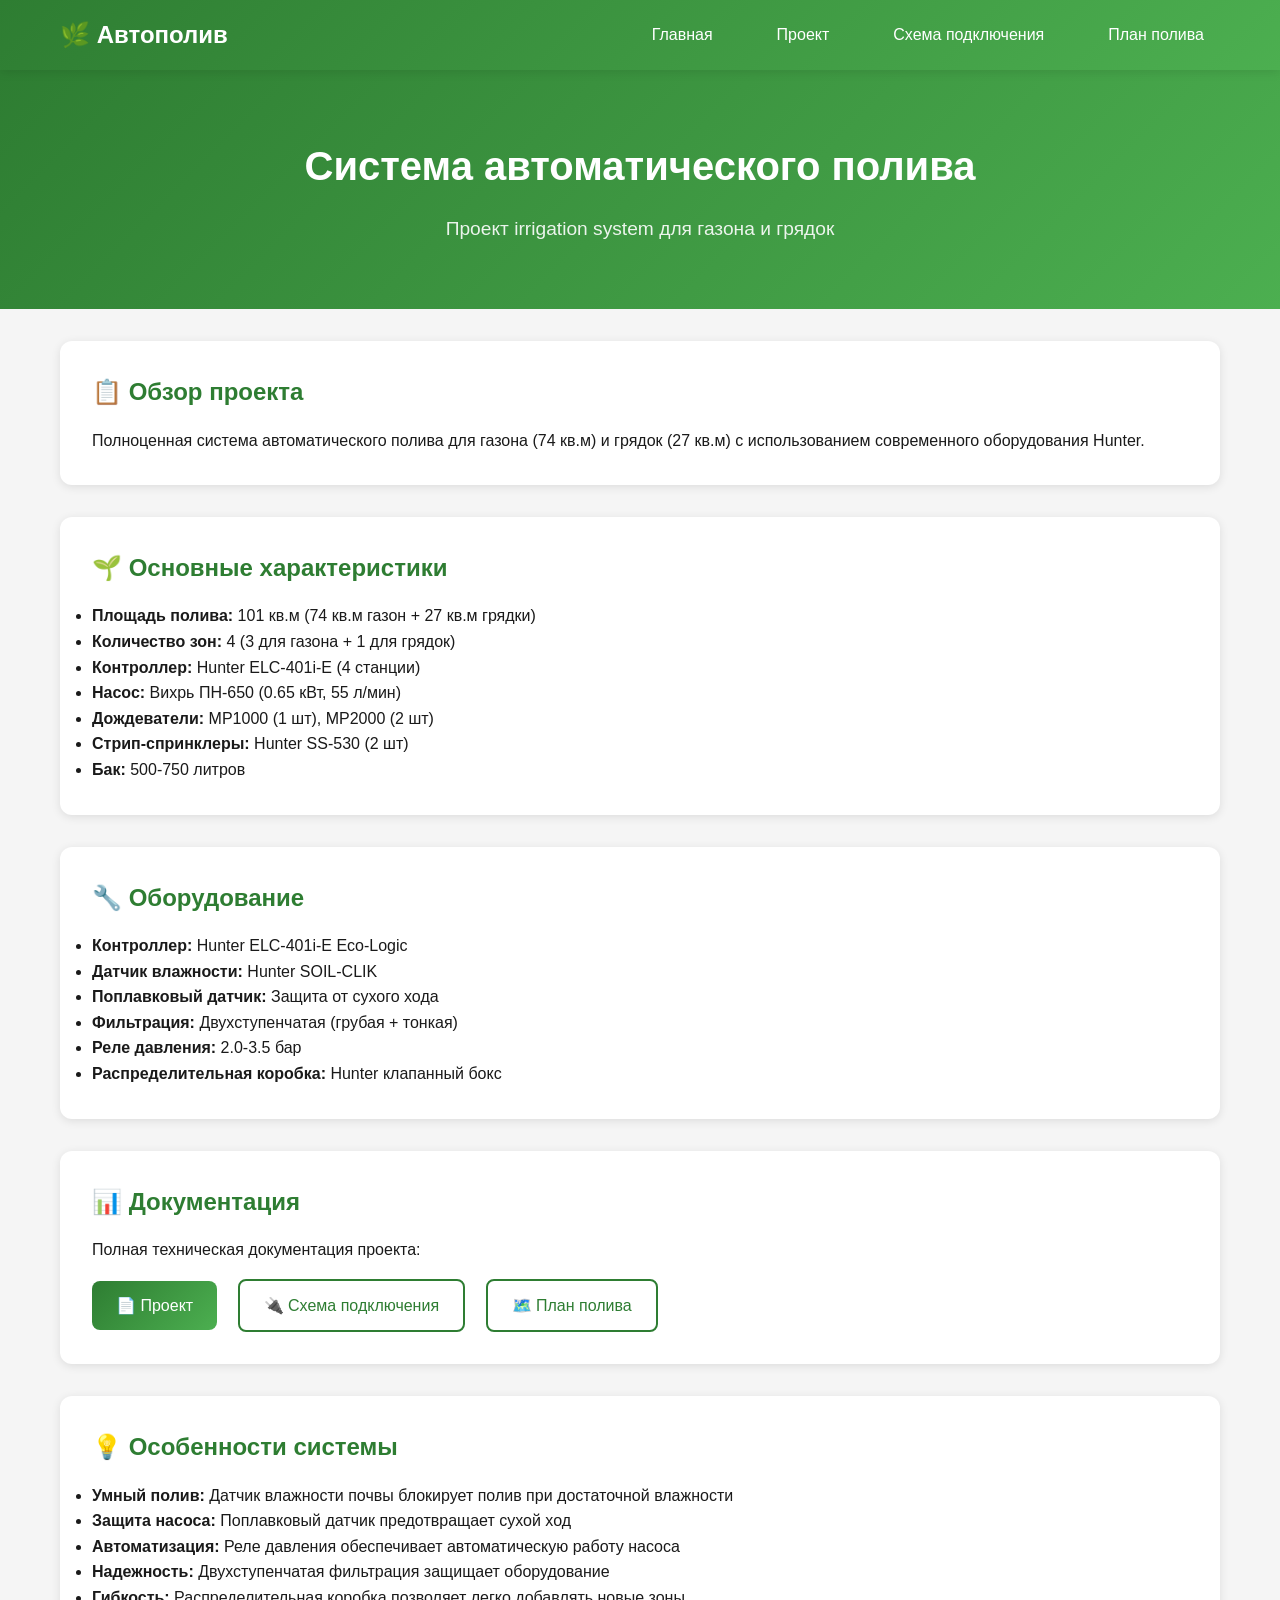
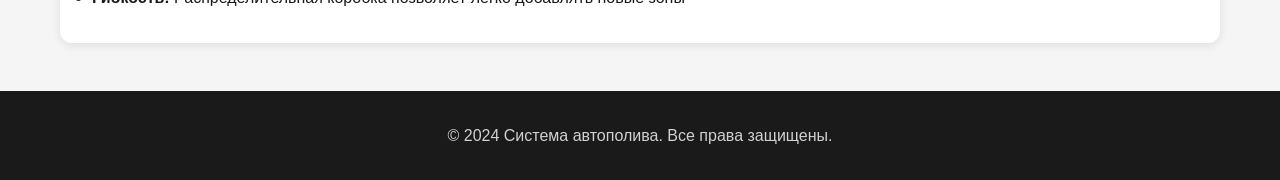
==== index.html @ e55d646f "Initial commit: irrigation system project website" ====
<!DOCTYPE html>
<html lang="ru">
<head>
    <meta charset="UTF-8">
    <meta name="viewport" content="width=device-width, initial-scale=1.0">
    <title>Система автополива - Проект</title>
    <link rel="stylesheet" href="styles.css">
</head>
<body>
    <nav>
        <div class="container">
            <a href="index.html" class="logo">🌿 Автополив</a>
            <ul class="nav-links">
                <li><a href="index.html">Главная</a></li>
                <li><a href="irrigation_project.html">Проект</a></li>
                <li><a href="equipment_connection_scheme.html">Схема подключения</a></li>
                <li><a href="sprinkler_plan.html">План полива</a></li>
            </ul>
        </div>
    </nav>

    <div class="hero">
        <div class="container">
            <h1>Система автоматического полива</h1>
            <p>Проект irrigation system для газона и грядок</p>
        </div>
    </div>

    <div class="container">
        <div class="card">
            <h2>📋 Обзор проекта</h2>
            <p>Полноценная система автоматического полива для газона (74 кв.м) и грядок (27 кв.м) с использованием современного оборудования Hunter.</p>
        </div>

        <div class="card">
            <h2>🌱 Основные характеристики</h2>
            <ul>
                <li><strong>Площадь полива:</strong> 101 кв.м (74 кв.м газон + 27 кв.м грядки)</li>
                <li><strong>Количество зон:</strong> 4 (3 для газона + 1 для грядок)</li>
                <li><strong>Контроллер:</strong> Hunter ELC-401i-E (4 станции)</li>
                <li><strong>Насос:</strong> Вихрь ПН-650 (0.65 кВт, 55 л/мин)</li>
                <li><strong>Дождеватели:</strong> MP1000 (1 шт), MP2000 (2 шт)</li>
                <li><strong>Стрип-спринклеры:</strong> Hunter SS-530 (2 шт)</li>
                <li><strong>Бак:</strong> 500-750 литров</li>
            </ul>
        </div>

        <div class="card">
            <h2>🔧 Оборудование</h2>
            <ul>
                <li><strong>Контроллер:</strong> Hunter ELC-401i-E Eco-Logic</li>
                <li><strong>Датчик влажности:</strong> Hunter SOIL-CLIK</li>
                <li><strong>Поплавковый датчик:</strong> Защита от сухого хода</li>
                <li><strong>Фильтрация:</strong> Двухступенчатая (грубая + тонкая)</li>
                <li><strong>Реле давления:</strong> 2.0-3.5 бар</li>
                <li><strong>Распределительная коробка:</strong> Hunter клапанный бокс</li>
            </ul>
        </div>

        <div class="card">
            <h2>📊 Документация</h2>
            <p>Полная техническая документация проекта:</p>
            <div style="margin-top: 1rem;">
                <a href="irrigation_project.html" class="btn">📄 Проект</a>
                <a href="equipment_connection_scheme.html" class="btn btn-outline" style="margin-left: 1rem;">🔌 Схема подключения</a>
                <a href="sprinkler_plan.html" class="btn btn-outline" style="margin-left: 1rem;">🗺️ План полива</a>
            </div>
        </div>

        <div class="card">
            <h2>💡 Особенности системы</h2>
            <ul>
                <li><strong>Умный полив:</strong> Датчик влажности почвы блокирует полив при достаточной влажности</li>
                <li><strong>Защита насоса:</strong> Поплавковый датчик предотвращает сухой ход</li>
                <li><strong>Автоматизация:</strong> Реле давления обеспечивает автоматическую работу насоса</li>
                <li><strong>Надежность:</strong> Двухступенчатая фильтрация защищает оборудование</li>
                <li><strong>Гибкость:</strong> Распределительная коробка позволяет легко добавлять новые зоны</li>
            </ul>
        </div>
    </div>

    <footer>
        <div class="container">
            <p>© 2024 Система автополива. Все права защищены.</p>
        </div>
    </footer>
</body>
</html>
---- styles.css ----
* {
    margin: 0;
    padding: 0;
    box-sizing: border-box;
}

:root {
    --primary-color: #2e7d32;
    --secondary-color: #4caf50;
    --accent-color: #81c784;
    --text-dark: #1a1a1a;
    --text-light: #666;
    --bg-light: #f5f5f5;
    --bg-white: #ffffff;
    --shadow: 0 2px 10px rgba(0,0,0,0.1);
    --shadow-hover: 0 4px 20px rgba(0,0,0,0.15);
    --border-radius: 12px;
    --transition: all 0.3s ease;
}

body {
    font-family: 'Segoe UI', Tahoma, Geneva, Verdana, sans-serif;
    background-color: var(--bg-light);
    color: var(--text-dark);
    line-height: 1.6;
}

.container {
    max-width: 1200px;
    margin: 0 auto;
    padding: 0 20px;
}

/* Navigation */
nav {
    background: linear-gradient(135deg, var(--primary-color) 0%, var(--secondary-color) 100%);
    padding: 1rem 0;
    box-shadow: var(--shadow);
    position: sticky;
    top: 0;
    z-index: 1000;
}

nav .container {
    display: flex;
    justify-content: space-between;
    align-items: center;
}

nav .logo {
    color: white;
    font-size: 1.5rem;
    font-weight: bold;
    text-decoration: none;
}

nav .nav-links {
    display: flex;
    gap: 2rem;
    list-style: none;
}

nav .nav-links a {
    color: white;
    text-decoration: none;
    font-weight: 500;
    transition: var(--transition);
    padding: 0.5rem 1rem;
    border-radius: 6px;
}

nav .nav-links a:hover {
    background-color: rgba(255,255,255,0.2);
}

/* Hero Section */
.hero {
    background: linear-gradient(135deg, var(--primary-color) 0%, var(--secondary-color) 100%);
    color: white;
    padding: 4rem 0;
    text-align: center;
    margin-bottom: 2rem;
}

.hero h1 {
    font-size: 2.5rem;
    margin-bottom: 1rem;
}

.hero p {
    font-size: 1.2rem;
    opacity: 0.9;
}

/* Cards */
.card {
    background: var(--bg-white);
    border-radius: var(--border-radius);
    padding: 2rem;
    box-shadow: var(--shadow);
    transition: var(--transition);
    margin-bottom: 2rem;
}

.card:hover {
    box-shadow: var(--shadow-hover);
    transform: translateY(-2px);
}

.card h2 {
    color: var(--primary-color);
    margin-bottom: 1rem;
    font-size: 1.5rem;
}

.card h3 {
    color: var(--text-dark);
    margin-bottom: 0.75rem;
    font-size: 1.2rem;
}

/* Section */
.section {
    background: var(--bg-white);
    border-radius: var(--border-radius);
    padding: 2rem;
    box-shadow: var(--shadow);
    margin-bottom: 2rem;
}

.section h2 {
    color: var(--primary-color);
    margin-bottom: 1.5rem;
    font-size: 1.8rem;
    border-bottom: 3px solid var(--accent-color);
    padding-bottom: 0.5rem;
}

.section h3 {
    color: var(--text-dark);
    margin-bottom: 1rem;
    font-size: 1.4rem;
}

.section p {
    color: var(--text-light);
    margin-bottom: 1rem;
}

.section ul, .section ol {
    margin-left: 1.5rem;
    margin-bottom: 1rem;
}

.section li {
    color: var(--text-light);
    margin-bottom: 0.5rem;
}

/* Specs */
.specs {
    background: var(--bg-light);
    border-radius: 8px;
    padding: 1.5rem;
    margin: 1.5rem 0;
}

.specs ul {
    list-style: none;
    margin-left: 0;
}

.specs li {
    color: var(--text-dark);
    margin-bottom: 0.75rem;
    padding-left: 1rem;
    border-left: 3px solid var(--accent-color);
}

.specs li strong {
    color: var(--primary-color);
}

/* Important */
.important {
    background: #fff3cd;
    border-left: 4px solid #ffc107;
    padding: 1rem;
    margin: 1.5rem 0;
    border-radius: 4px;
}

.important h4 {
    color: #856404;
    margin-bottom: 0.5rem;
}

.important p {
    color: #856404;
    margin: 0;
}

/* Tables */
.table-container {
    overflow-x: auto;
    margin: 1.5rem 0;
}

table {
    width: 100%;
    border-collapse: collapse;
    background: var(--bg-white);
    border-radius: 8px;
    overflow: hidden;
    box-shadow: var(--shadow);
}

table th,
table td {
    padding: 1rem;
    text-align: left;
    border-bottom: 1px solid #e0e0e0;
}

table th {
    background: linear-gradient(135deg, var(--primary-color) 0%, var(--secondary-color) 100%);
    color: white;
    font-weight: 600;
}

table tr:hover {
    background-color: #f5f5f5;
}

/* Buttons */
.btn {
    display: inline-block;
    padding: 0.75rem 1.5rem;
    background: linear-gradient(135deg, var(--primary-color) 0%, var(--secondary-color) 100%);
    color: white;
    text-decoration: none;
    border-radius: 8px;
    font-weight: 500;
    transition: var(--transition);
    border: none;
    cursor: pointer;
}

.btn:hover {
    box-shadow: var(--shadow-hover);
    transform: translateY(-2px);
}

.btn-outline {
    background: transparent;
    border: 2px solid var(--primary-color);
    color: var(--primary-color);
}

.btn-outline:hover {
    background: var(--primary-color);
    color: white;
}

/* Footer */
footer {
    background: var(--text-dark);
    color: white;
    padding: 2rem 0;
    margin-top: 3rem;
    text-align: center;
}

footer p {
    opacity: 0.8;
}

/* Responsive */
@media (max-width: 768px) {
    nav .nav-links {
        flex-direction: column;
        gap: 0.5rem;
    }
    
    nav .container {
        flex-direction: column;
        gap: 1rem;
    }
    
    .hero h1 {
        font-size: 2rem;
    }
    
    .hero p {
        font-size: 1rem;
    }
}
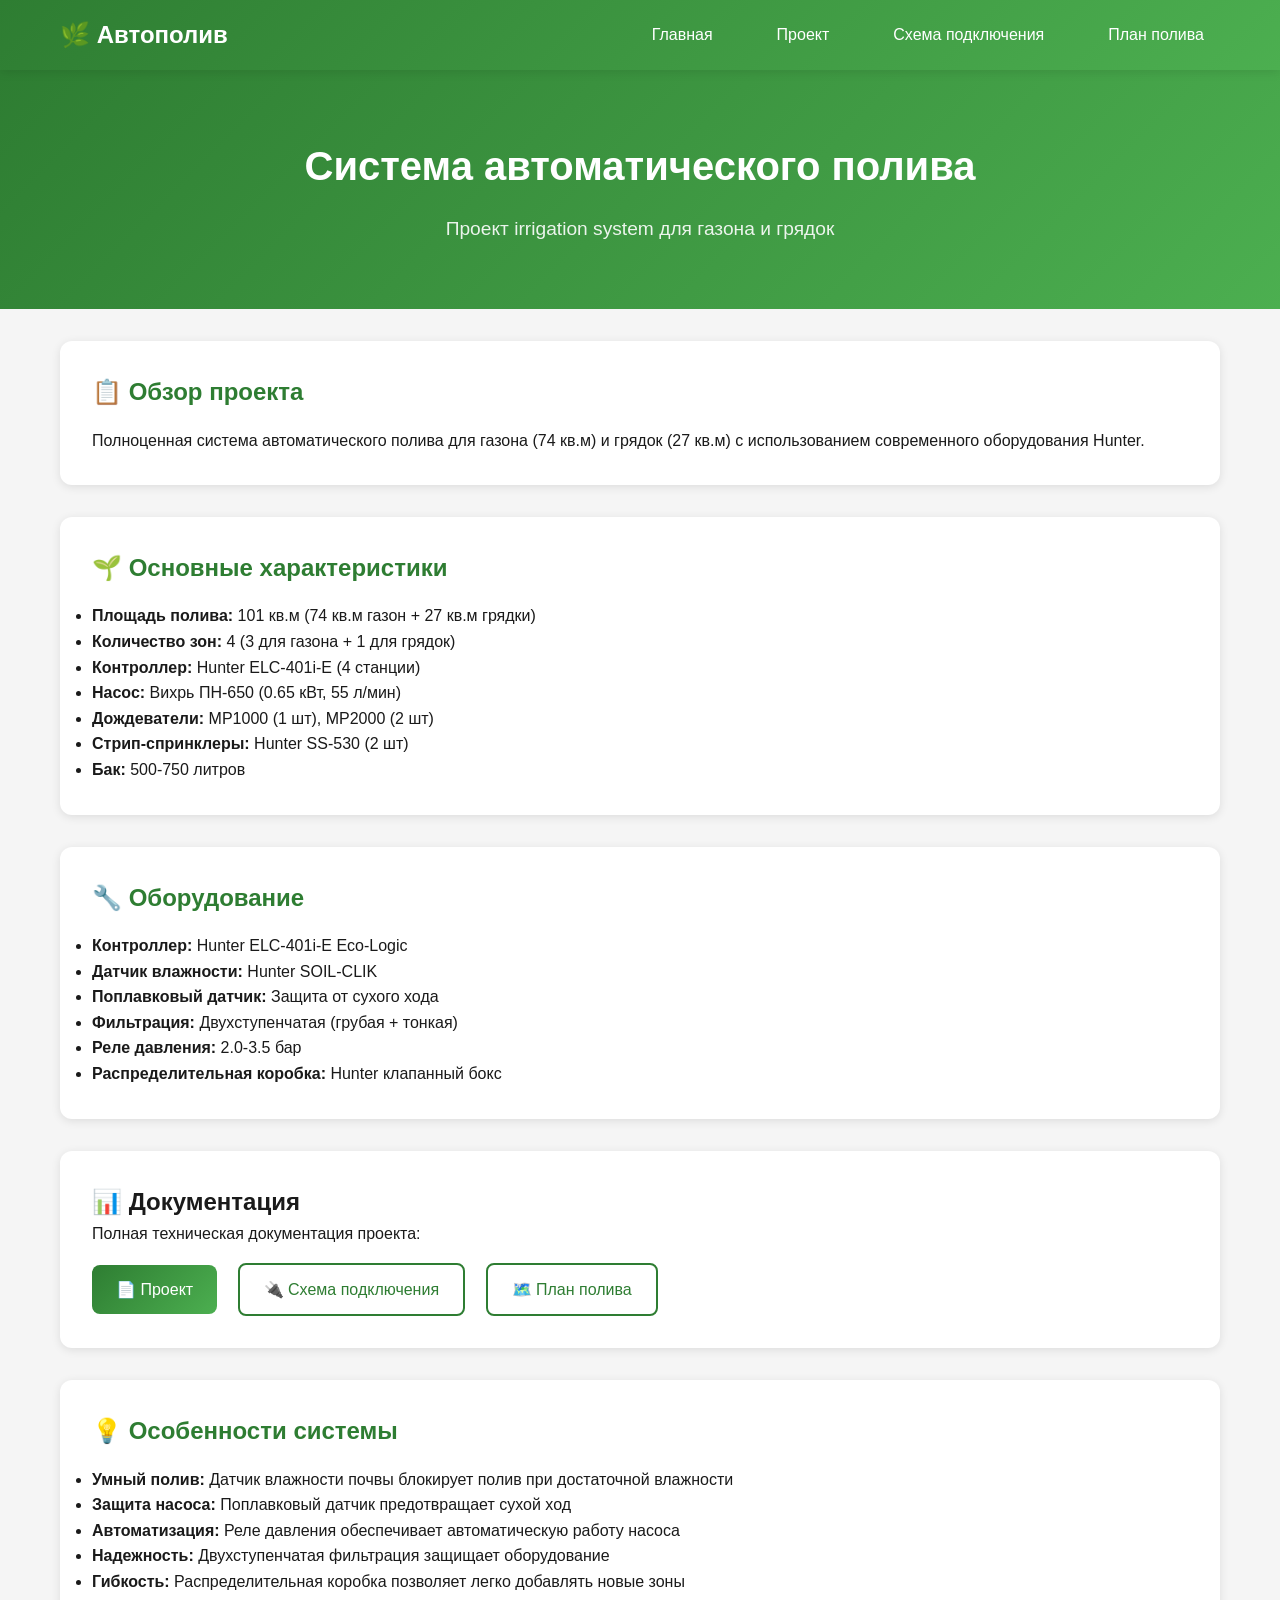
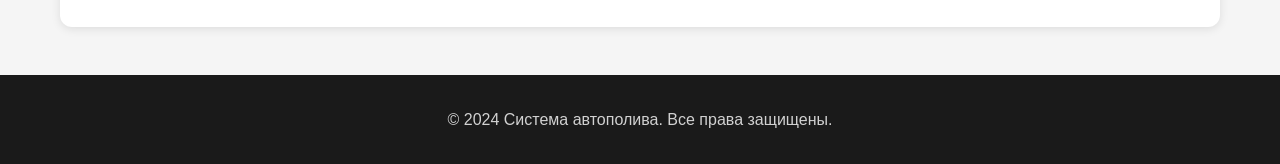
==== commit 7b05cfaf: "Refactor: updated CSS and HTML to use BEM methodology" ====
--- a/index.html
+++ b/index.html
@@ -7,33 +7,33 @@
     <link rel="stylesheet" href="styles.css">
 </head>
 <body>
-    <nav>
-        <div class="container">
-            <a href="index.html" class="logo">🌿 Автополив</a>
-            <ul class="nav-links">
-                <li><a href="index.html">Главная</a></li>
-                <li><a href="irrigation_project.html">Проект</a></li>
-                <li><a href="equipment_connection_scheme.html">Схема подключения</a></li>
-                <li><a href="sprinkler_plan.html">План полива</a></li>
+    <nav class="nav">
+        <div class="nav__container container">
+            <a href="index.html" class="nav__logo">🌿 Автополив</a>
+            <ul class="nav__links">
+                <li><a href="index.html" class="nav__link">Главная</a></li>
+                <li><a href="irrigation_project.html" class="nav__link">Проект</a></li>
+                <li><a href="equipment_connection_scheme.html" class="nav__link">Схема подключения</a></li>
+                <li><a href="sprinkler_plan.html" class="nav__link">План полива</a></li>
             </ul>
         </div>
     </nav>
 
     <div class="hero">
         <div class="container">
-            <h1>Система автоматического полива</h1>
-            <p>Проект irrigation system для газона и грядок</p>
+            <h1 class="hero__title">Система автоматического полива</h1>
+            <p class="hero__description">Проект irrigation system для газона и грядок</p>
         </div>
     </div>
 
     <div class="container">
         <div class="card">
-            <h2>📋 Обзор проекта</h2>
+            <h2 class="card__title">📋 Обзор проекта</h2>
             <p>Полноценная система автоматического полива для газона (74 кв.м) и грядок (27 кв.м) с использованием современного оборудования Hunter.</p>
         </div>
 
         <div class="card">
-            <h2>🌱 Основные характеристики</h2>
+            <h2 class="card__title">🌱 Основные характеристики</h2>
             <ul>
                 <li><strong>Площадь полива:</strong> 101 кв.м (74 кв.м газон + 27 кв.м грядки)</li>
                 <li><strong>Количество зон:</strong> 4 (3 для газона + 1 для грядок)</li>
@@ -46,7 +46,7 @@
         </div>
 
         <div class="card">
-            <h2>🔧 Оборудование</h2>
+            <h2 class="card__title">🔧 Оборудование</h2>
             <ul>
                 <li><strong>Контроллер:</strong> Hunter ELC-401i-E Eco-Logic</li>
                 <li><strong>Датчик влажности:</strong> Hunter SOIL-CLIK</li>
@@ -62,13 +62,13 @@
             <p>Полная техническая документация проекта:</p>
             <div style="margin-top: 1rem;">
                 <a href="irrigation_project.html" class="btn">📄 Проект</a>
-                <a href="equipment_connection_scheme.html" class="btn btn-outline" style="margin-left: 1rem;">🔌 Схема подключения</a>
-                <a href="sprinkler_plan.html" class="btn btn-outline" style="margin-left: 1rem;">🗺️ План полива</a>
+                <a href="equipment_connection_scheme.html" class="btn btn--outline" style="margin-left: 1rem;">🔌 Схема подключения</a>
+                <a href="sprinkler_plan.html" class="btn btn--outline" style="margin-left: 1rem;">🗺️ План полива</a>
             </div>
         </div>
 
         <div class="card">
-            <h2>💡 Особенности системы</h2>
+            <h2 class="card__title">💡 Особенности системы</h2>
             <ul>
                 <li><strong>Умный полив:</strong> Датчик влажности почвы блокирует полив при достаточной влажности</li>
                 <li><strong>Защита насоса:</strong> Поплавковый датчик предотвращает сухой ход</li>
@@ -79,9 +79,9 @@
         </div>
     </div>
 
-    <footer>
+    <footer class="footer">
         <div class="container">
-            <p>© 2024 Система автополива. Все права защищены.</p>
+            <p class="footer__text">© 2024 Система автополива. Все права защищены.</p>
         </div>
     </footer>
 </body>
--- a/styles.css
+++ b/styles.css
@@ -32,7 +32,7 @@
 }
 
 /* Navigation */
-nav {
+.nav {
     background: linear-gradient(135deg, var(--primary-color) 0%, var(--secondary-color) 100%);
     padding: 1rem 0;
     box-shadow: var(--shadow);
@@ -41,26 +41,26 @@
     z-index: 1000;
 }
 
-nav .container {
+.nav__container {
     display: flex;
     justify-content: space-between;
     align-items: center;
 }
 
-nav .logo {
+.nav__logo {
     color: white;
     font-size: 1.5rem;
     font-weight: bold;
     text-decoration: none;
 }
 
-nav .nav-links {
+.nav__links {
     display: flex;
     gap: 2rem;
     list-style: none;
 }
 
-nav .nav-links a {
+.nav__link {
     color: white;
     text-decoration: none;
     font-weight: 500;
@@ -69,7 +69,7 @@
     border-radius: 6px;
 }
 
-nav .nav-links a:hover {
+.nav__link:hover {
     background-color: rgba(255,255,255,0.2);
 }
 
@@ -82,12 +82,12 @@
     margin-bottom: 2rem;
 }
 
-.hero h1 {
+.hero__title {
     font-size: 2.5rem;
     margin-bottom: 1rem;
 }
 
-.hero p {
+.hero__description {
     font-size: 1.2rem;
     opacity: 0.9;
 }
@@ -107,13 +107,13 @@
     transform: translateY(-2px);
 }
 
-.card h2 {
+.card__title {
     color: var(--primary-color);
     margin-bottom: 1rem;
     font-size: 1.5rem;
 }
 
-.card h3 {
+.card__subtitle {
     color: var(--text-dark);
     margin-bottom: 0.75rem;
     font-size: 1.2rem;
@@ -128,7 +128,7 @@
     margin-bottom: 2rem;
 }
 
-.section h2 {
+.section__title {
     color: var(--primary-color);
     margin-bottom: 1.5rem;
     font-size: 1.8rem;
@@ -136,23 +136,23 @@
     padding-bottom: 0.5rem;
 }
 
-.section h3 {
+.section__subtitle {
     color: var(--text-dark);
     margin-bottom: 1rem;
     font-size: 1.4rem;
 }
 
-.section p {
+.section__text {
     color: var(--text-light);
     margin-bottom: 1rem;
 }
 
-.section ul, .section ol {
+.section__list {
     margin-left: 1.5rem;
     margin-bottom: 1rem;
 }
 
-.section li {
+.section__list-item {
     color: var(--text-light);
     margin-bottom: 0.5rem;
 }
@@ -165,19 +165,19 @@
     margin: 1.5rem 0;
 }
 
-.specs ul {
+.specs__list {
     list-style: none;
     margin-left: 0;
 }
 
-.specs li {
+.specs__list-item {
     color: var(--text-dark);
     margin-bottom: 0.75rem;
     padding-left: 1rem;
     border-left: 3px solid var(--accent-color);
 }
 
-.specs li strong {
+.specs__list-item--highlight {
     color: var(--primary-color);
 }
 
@@ -190,12 +190,12 @@
     border-radius: 4px;
 }
 
-.important h4 {
+.important__title {
     color: #856404;
     margin-bottom: 0.5rem;
 }
 
-.important p {
+.important__text {
     color: #856404;
     margin: 0;
 }
@@ -206,7 +206,7 @@
     margin: 1.5rem 0;
 }
 
-table {
+.table {
     width: 100%;
     border-collapse: collapse;
     background: var(--bg-white);
@@ -215,20 +215,20 @@
     box-shadow: var(--shadow);
 }
 
-table th,
-table td {
+.table__header,
+.table__cell {
     padding: 1rem;
     text-align: left;
     border-bottom: 1px solid #e0e0e0;
 }
 
-table th {
+.table__header {
     background: linear-gradient(135deg, var(--primary-color) 0%, var(--secondary-color) 100%);
     color: white;
     font-weight: 600;
 }
 
-table tr:hover {
+.table__row:hover {
     background-color: #f5f5f5;
 }
 
@@ -251,19 +251,19 @@
     transform: translateY(-2px);
 }
 
-.btn-outline {
+.btn--outline {
     background: transparent;
     border: 2px solid var(--primary-color);
     color: var(--primary-color);
 }
 
-.btn-outline:hover {
+.btn--outline:hover {
     background: var(--primary-color);
     color: white;
 }
 
 /* Footer */
-footer {
+.footer {
     background: var(--text-dark);
     color: white;
     padding: 2rem 0;
@@ -271,27 +271,28 @@
     text-align: center;
 }
 
-footer p {
+.footer__text {
     opacity: 0.8;
 }
 
 /* Responsive */
 @media (max-width: 768px) {
-    nav .nav-links {
+    .nav__links {
         flex-direction: column;
         gap: 0.5rem;
     }
     
-    nav .container {
+    .nav__container {
         flex-direction: column;
         gap: 1rem;
     }
     
-    .hero h1 {
+    .hero__title {
         font-size: 2rem;
     }
     
-    .hero p {
+    .hero__description {
         font-size: 1rem;
     }
 }
+
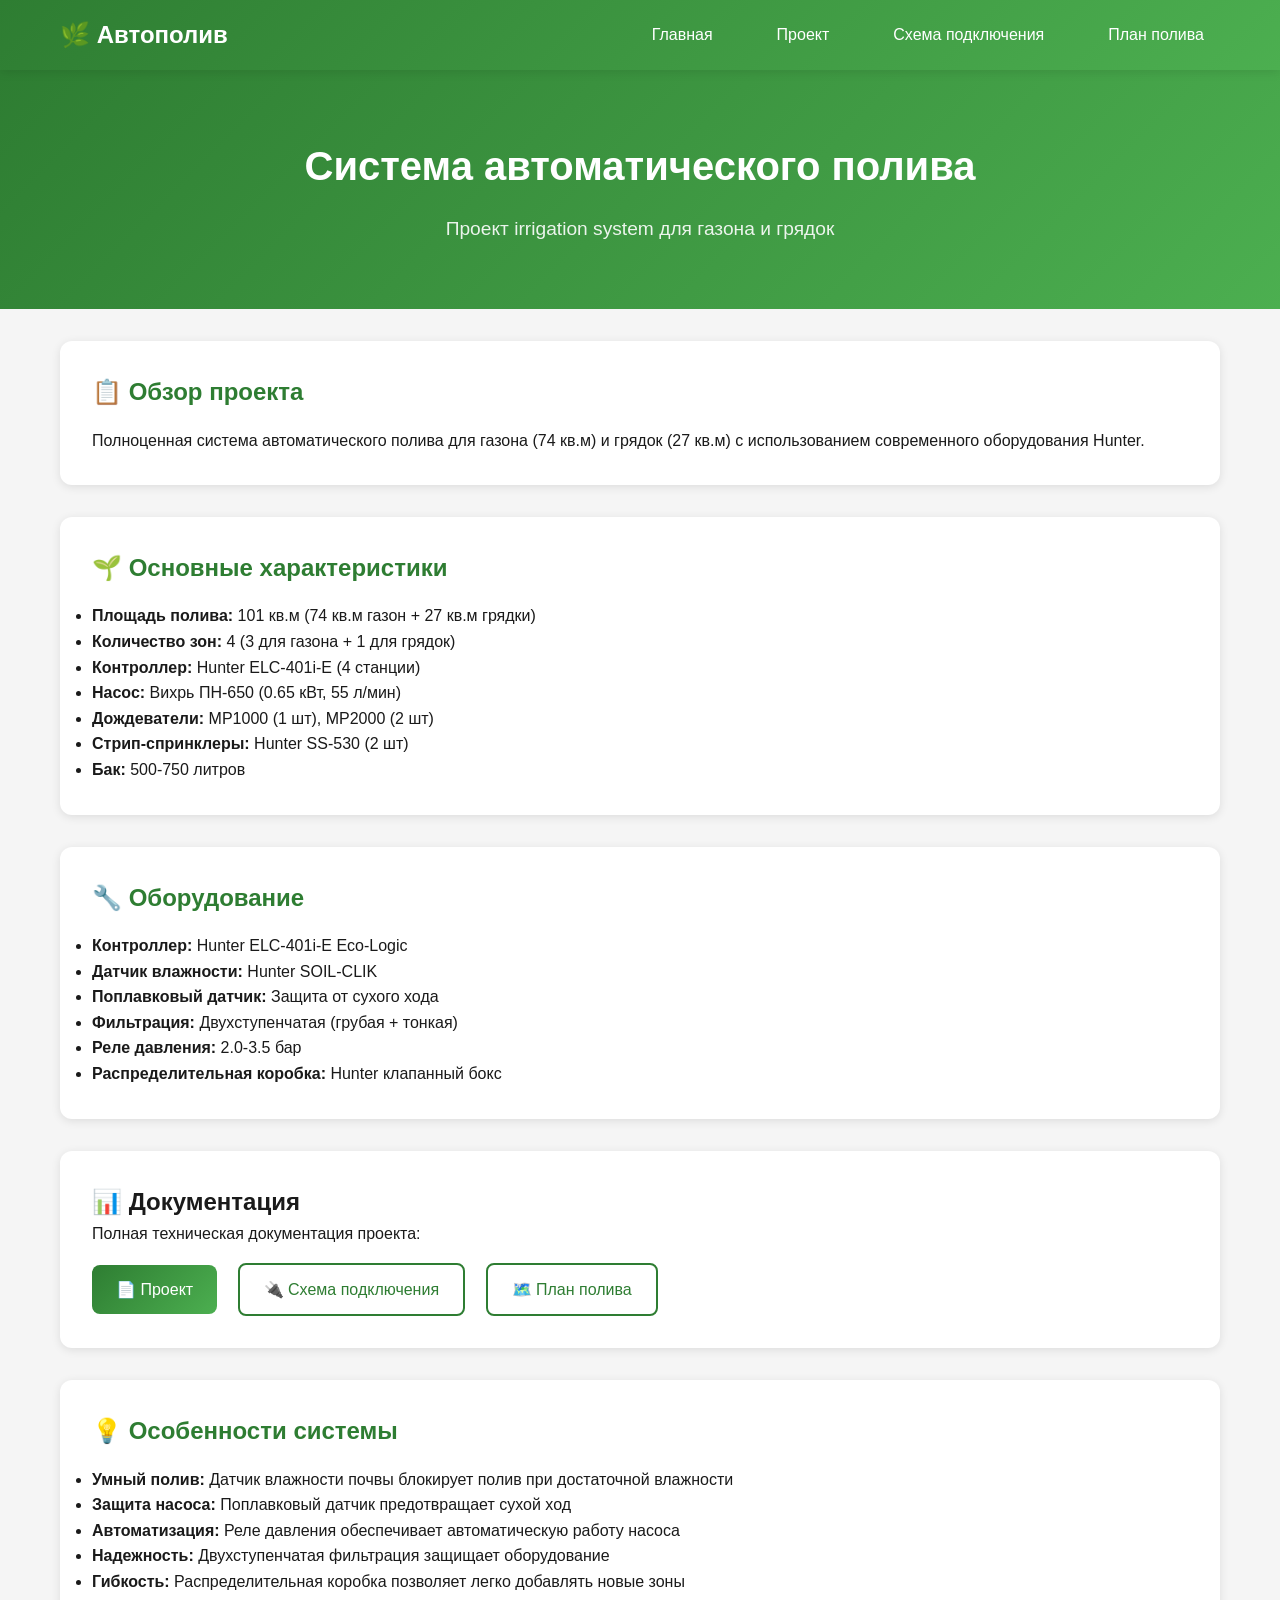
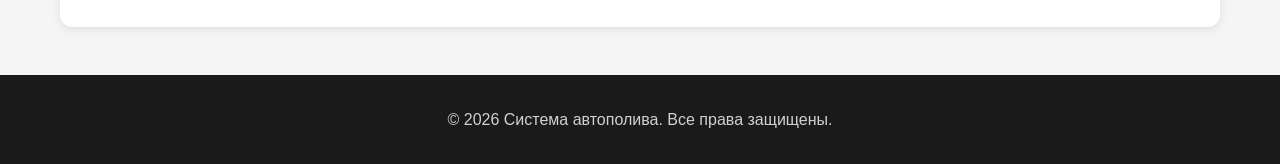
==== commit 5ef36daf: "Fix: updated copyright year to 2026" ====
--- a/index.html
+++ b/index.html
@@ -81,7 +81,7 @@
 
     <footer class="footer">
         <div class="container">
-            <p class="footer__text">© 2024 Система автополива. Все права защищены.</p>
+            <p class="footer__text">© 2026 Система автополива. Все права защищены.</p>
         </div>
     </footer>
 </body>
--- a/styles.css
+++ b/styles.css
@@ -157,6 +157,28 @@
     margin-bottom: 0.5rem;
 }
 
+.section ul + h3,
+.section ol + h3,
+.section ul + h4,
+.section ol + h4 {
+    margin-top: 2rem;
+}
+
+.section ul + p,
+.section ol + p {
+    margin-top: 1.5rem;
+}
+
+.section h3 + p,
+.section h4 + p {
+    margin-top: 0.75rem;
+}
+
+.section p + h3,
+.section p + h4 {
+    margin-top: 2rem;
+}
+
 /* Specs */
 .specs {
     background: var(--bg-light);
@@ -275,6 +297,166 @@
     opacity: 0.8;
 }
 
+/* Scheme and Legend */
+.scheme {
+    display: flex;
+    flex-direction: column;
+    align-items: center;
+    margin: 30px 0;
+    padding: 30px;
+    background: linear-gradient(135deg, #f5f7fa 0%, #c3cfe2 100%);
+    border-radius: 16px;
+    box-shadow: var(--shadow);
+}
+
+.scheme__component {
+    display: flex;
+    align-items: center;
+    justify-content: center;
+    padding: 20px 30px;
+    margin: 10px 0;
+    background: linear-gradient(135deg, var(--primary-color) 0%, var(--secondary-color) 100%);
+    color: white;
+    border-radius: 12px;
+    font-weight: bold;
+    font-size: 16px;
+    box-shadow: 0 4px 15px rgba(0,0,0,0.2);
+    min-width: 350px;
+    text-align: center;
+    transition: var(--transition);
+}
+
+.scheme__component:hover {
+    transform: translateY(-3px);
+    box-shadow: 0 8px 25px rgba(0,0,0,0.3);
+}
+
+.scheme__component--bak {
+    background: linear-gradient(135deg, #f093fb 0%, #f5576c 100%);
+}
+
+.scheme__component--filter {
+    background: linear-gradient(135deg, #4facfe 0%, #00f2fe 100%);
+}
+
+.scheme__component--pump {
+    background: linear-gradient(135deg, #43e97b 0%, #38f9d7 100%);
+}
+
+.scheme__component--check-valve {
+    background: linear-gradient(135deg, #fa709a 0%, #fee140 100%);
+}
+
+.scheme__component--pressure-switch {
+    background: linear-gradient(135deg, #a8edea 0%, #fed6e3 100%);
+    color: #333;
+}
+
+.scheme__component--manometer {
+    background: linear-gradient(135deg, #ff9a9e 0%, #fecfef 100%);
+    color: #333;
+}
+
+.scheme__component--magistral {
+    background: linear-gradient(135deg, #a1c4fd 0%, #c2e9fb 100%);
+    color: #333;
+}
+
+.scheme__component--distribution {
+    background: linear-gradient(135deg, #d299c2 0%, #fef9d7 100%);
+    color: #333;
+}
+
+.scheme__component--valves {
+    background: linear-gradient(135deg, #89f7fe 0%, #66a6ff 100%);
+}
+
+.scheme__component--sprinklers {
+    background: linear-gradient(135deg, #fddb92 0%, #d1fdff 100%);
+    color: #333;
+}
+
+.scheme__arrow {
+    font-size: 40px;
+    color: var(--primary-color);
+    margin: 5px 0;
+    font-weight: bold;
+}
+
+.legend {
+    display: flex;
+    flex-wrap: wrap;
+    gap: 15px;
+    margin: 30px 0;
+    padding: 25px;
+    background: linear-gradient(135deg, #f5f7fa 0%, #c3cfe2 100%);
+    border-radius: 16px;
+    box-shadow: var(--shadow);
+}
+
+.legend__item {
+    display: flex;
+    align-items: center;
+    gap: 10px;
+    background: white;
+    padding: 10px 15px;
+    border-radius: 8px;
+    box-shadow: 0 2px 8px rgba(0,0,0,0.1);
+    transition: var(--transition);
+}
+
+.legend__item:hover {
+    transform: translateY(-2px);
+    box-shadow: 0 4px 12px rgba(0,0,0,0.15);
+}
+
+.legend__color {
+    width: 30px;
+    height: 30px;
+    border-radius: 8px;
+    box-shadow: 0 2px 4px rgba(0,0,0,0.2);
+}
+
+.legend__color--bak {
+    background: linear-gradient(135deg, #f093fb 0%, #f5576c 100%);
+}
+
+.legend__color--filter {
+    background: linear-gradient(135deg, #4facfe 0%, #00f2fe 100%);
+}
+
+.legend__color--pump {
+    background: linear-gradient(135deg, #43e97b 0%, #38f9d7 100%);
+}
+
+.legend__color--check-valve {
+    background: linear-gradient(135deg, #fa709a 0%, #fee140 100%);
+}
+
+.legend__color--pressure-switch {
+    background: linear-gradient(135deg, #a8edea 0%, #fed6e3 100%);
+}
+
+.legend__color--manometer {
+    background: linear-gradient(135deg, #ff9a9e 0%, #fecfef 100%);
+}
+
+.legend__color--magistral {
+    background: linear-gradient(135deg, #a1c4fd 0%, #c2e9fb 100%);
+}
+
+.legend__color--distribution {
+    background: linear-gradient(135deg, #d299c2 0%, #fef9d7 100%);
+}
+
+.legend__color--valves {
+    background: linear-gradient(135deg, #89f7fe 0%, #66a6ff 100%);
+}
+
+.legend__color--sprinklers {
+    background: linear-gradient(135deg, #fddb92 0%, #d1fdff 100%);
+}
+
 /* Responsive */
 @media (max-width: 768px) {
     .nav__links {
@@ -294,5 +476,16 @@
     .hero__description {
         font-size: 1rem;
     }
-}
-
+    
+    .scheme__component {
+        min-width: 250px;
+        padding: 15px 20px;
+        font-size: 14px;
+    }
+    
+    .legend {
+        gap: 10px;
+        padding: 15px;
+    }
+}
+
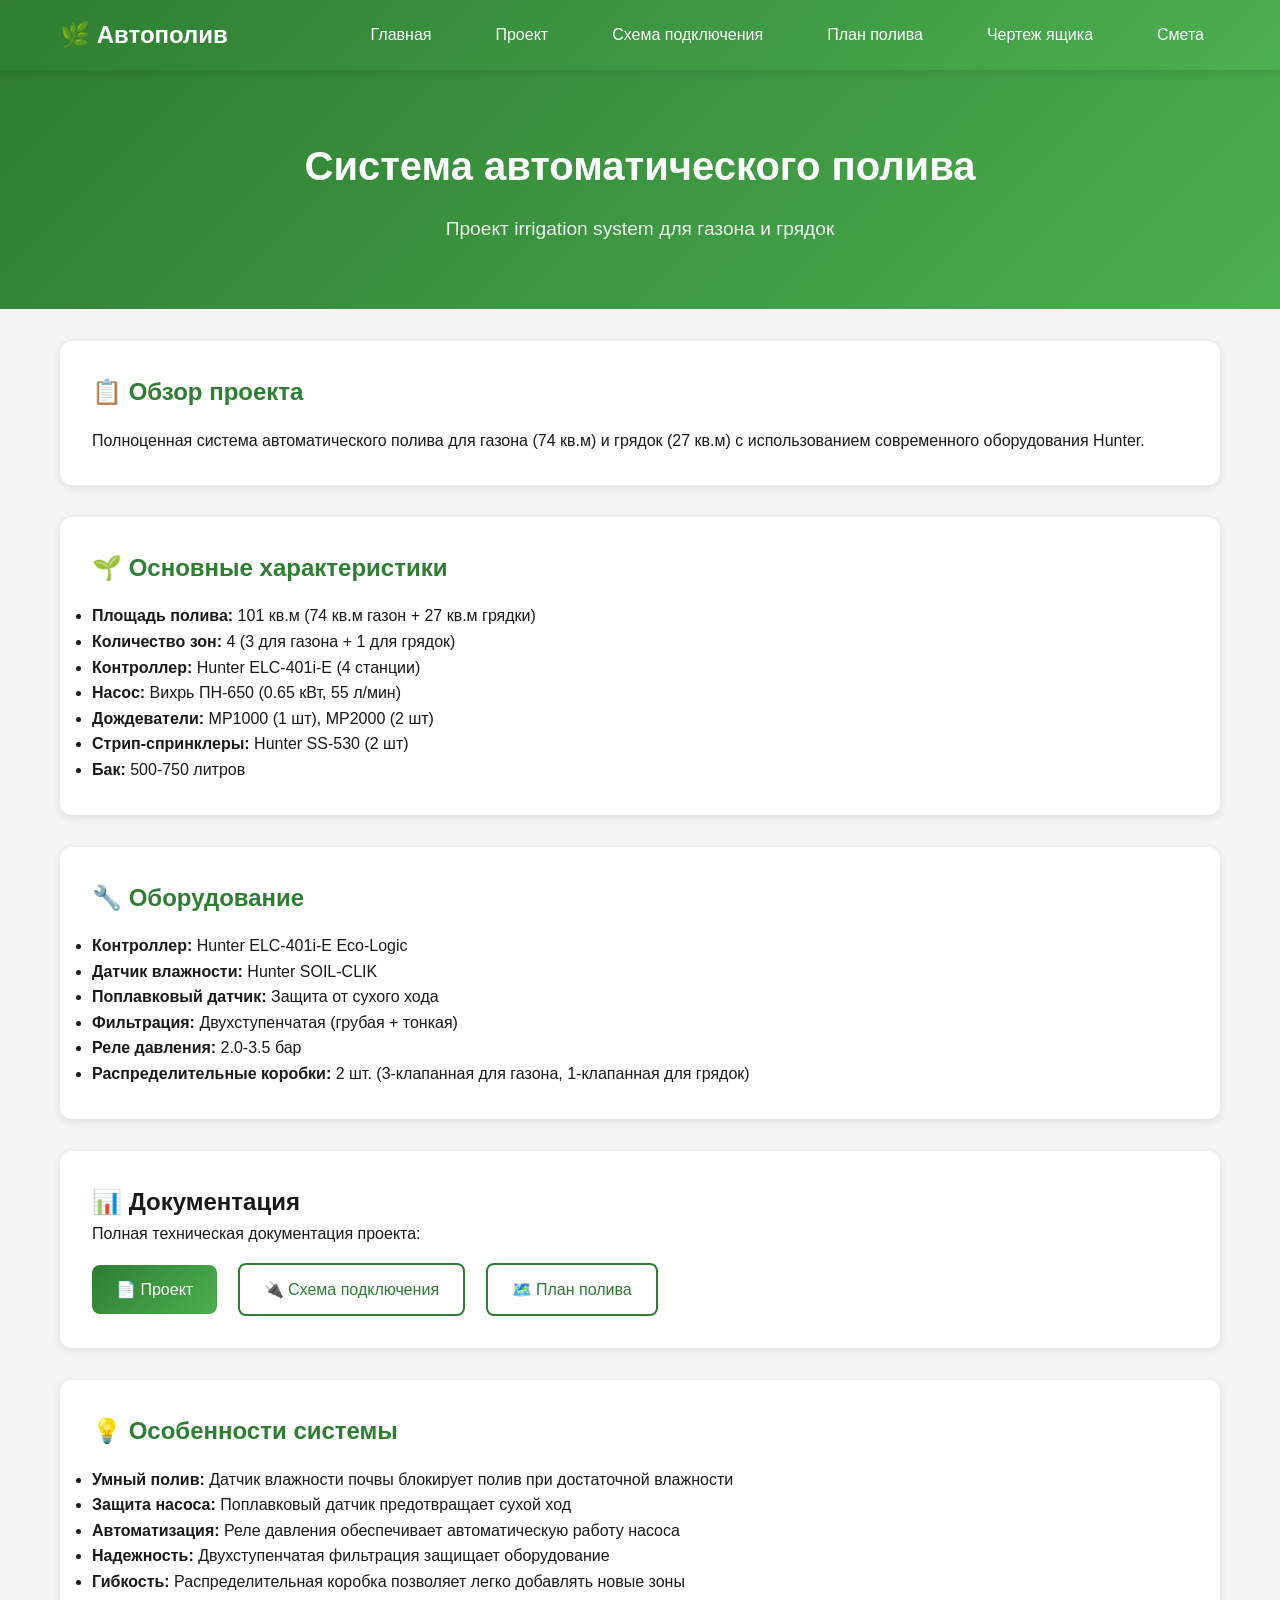
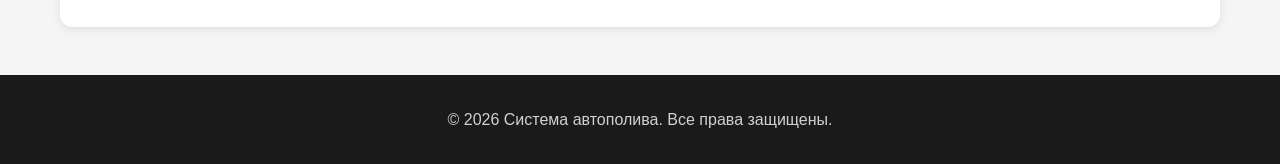
==== commit f1869070: "Add: estimate page, update distribution boxes to 2, fix sprinkler bodies to PROS-06, add crossbars t" ====
--- a/index.html
+++ b/index.html
@@ -15,6 +15,8 @@
                 <li><a href="irrigation_project.html" class="nav__link">Проект</a></li>
                 <li><a href="equipment_connection_scheme.html" class="nav__link">Схема подключения</a></li>
                 <li><a href="sprinkler_plan.html" class="nav__link">План полива</a></li>
+                <li><a href="pump_box_design.html" class="nav__link">Чертеж ящика</a></li>
+                <li><a href="estimate.html" class="nav__link">Смета</a></li>
             </ul>
         </div>
     </nav>
@@ -53,7 +55,7 @@
                 <li><strong>Поплавковый датчик:</strong> Защита от сухого хода</li>
                 <li><strong>Фильтрация:</strong> Двухступенчатая (грубая + тонкая)</li>
                 <li><strong>Реле давления:</strong> 2.0-3.5 бар</li>
-                <li><strong>Распределительная коробка:</strong> Hunter клапанный бокс</li>
+                <li><strong>Распределительные коробки:</strong> 2 шт. (3-клапанная для газона, 1-клапанная для грядок)</li>
             </ul>
         </div>
 
--- a/styles.css
+++ b/styles.css
@@ -455,6 +455,195 @@
 
 .legend__color--sprinklers {
     background: linear-gradient(135deg, #fddb92 0%, #d1fdff 100%);
+}
+
+/* Box Drawing */
+.box-drawing {
+    display: flex;
+    flex-direction: column;
+    align-items: center;
+    margin: 40px 0;
+    padding: 30px;
+    background: linear-gradient(135deg, #f5f7fa 0%, #c3cfe2 100%);
+    border-radius: 16px;
+    box-shadow: var(--shadow);
+}
+
+.box-drawing__3d {
+    perspective: 1000px;
+    margin: 30px 0;
+}
+
+.box-drawing__inner {
+    width: 300px;
+    height: 400px;
+    position: relative;
+    transform-style: preserve-3d;
+    transform: rotateX(-20deg) rotateY(-30deg);
+    animation: box-drawing__rotate 20s infinite linear;
+}
+
+@keyframes box-drawing__rotate {
+    0% { transform: rotateX(-20deg) rotateY(0deg); }
+    100% { transform: rotateX(-20deg) rotateY(360deg); }
+}
+
+.box-drawing__face {
+    position: absolute;
+    border: 2px solid var(--text-dark);
+    background: rgba(66, 165, 245, 0.3);
+    display: flex;
+    align-items: center;
+    justify-content: center;
+    font-weight: bold;
+    font-size: 14px;
+}
+
+.box-drawing__face--front {
+    width: 300px;
+    height: 400px;
+    transform: translateZ(150px);
+}
+
+.box-drawing__face--back {
+    width: 300px;
+    height: 400px;
+    transform: translateZ(-150px) rotateY(180deg);
+}
+
+.box-drawing__face--left {
+    width: 300px;
+    height: 400px;
+    transform: translateX(-150px) rotateY(-90deg);
+}
+
+.box-drawing__face--right {
+    width: 300px;
+    height: 400px;
+    transform: translateX(150px) rotateY(90deg);
+}
+
+.box-drawing__face--top {
+    width: 300px;
+    height: 300px;
+    transform: translateY(-150px) rotateX(90deg);
+}
+
+.box-drawing__face--bottom {
+    width: 300px;
+    height: 300px;
+    transform: translateY(150px) rotateX(-90deg);
+}
+
+.box-drawing__door {
+    position: absolute;
+    width: 260px;
+    height: 380px;
+    background: rgba(255, 152, 0, 0.5);
+    border: 3px solid #ff9800;
+    left: 20px;
+    top: 10px;
+    transform: translateZ(151px);
+    display: flex;
+    align-items: center;
+    justify-content: center;
+    font-weight: bold;
+    color: var(--text-dark);
+}
+
+.box-drawing__development {
+    display: flex;
+    flex-wrap: wrap;
+    gap: 10px;
+    margin: 30px 0;
+    justify-content: center;
+}
+
+.box-drawing__panel {
+    border: 2px solid var(--text-dark);
+    background: rgba(66, 165, 245, 0.2);
+    padding: 20px;
+    text-align: center;
+    font-weight: bold;
+}
+
+.box-drawing__panel--front {
+    width: 300px;
+    height: 400px;
+    background: rgba(255, 152, 0, 0.3);
+}
+
+.box-drawing__panel--side {
+    width: 300px;
+    height: 400px;
+}
+
+.box-drawing__panel--top,
+.box-drawing__panel--bottom {
+    width: 300px;
+    height: 300px;
+}
+
+.box-drawing__dimensions {
+    margin: 20px 0;
+    padding: 20px;
+    background: white;
+    border-radius: 8px;
+    box-shadow: 0 2px 8px rgba(0,0,0,0.1);
+}
+
+.box-drawing__dimension-row {
+    display: flex;
+    justify-content: space-between;
+    padding: 10px 0;
+    border-bottom: 1px solid #eee;
+}
+
+.box-drawing__dimension-row:last-child {
+    border-bottom: none;
+}
+
+.box-drawing__profile-info {
+    margin: 20px 0;
+    padding: 20px;
+    background: white;
+    border-radius: 8px;
+    box-shadow: 0 2px 8px rgba(0,0,0,0.1);
+}
+
+.box-drawing__profile-row {
+    padding: 10px 0;
+    border-bottom: 1px solid #eee;
+}
+
+.box-drawing__profile-row:last-child {
+    border-bottom: none;
+}
+
+.box-drawing__ventilation {
+    display: flex;
+    gap: 5px;
+    margin: 10px 0;
+}
+
+.box-drawing__vent-hole {
+    width: 20px;
+    height: 20px;
+    background: var(--text-dark);
+    border-radius: 50%;
+}
+
+/* Estimate */
+.estimate__price {
+    display: inline-block;
+    min-width: 80px;
+    padding: 2px 8px;
+    background: #fff;
+    border: 1px dashed #666;
+    border-radius: 4px;
+    font-family: monospace;
+    color: #666;
+    margin-left: auto;
 }
 
 /* Responsive */
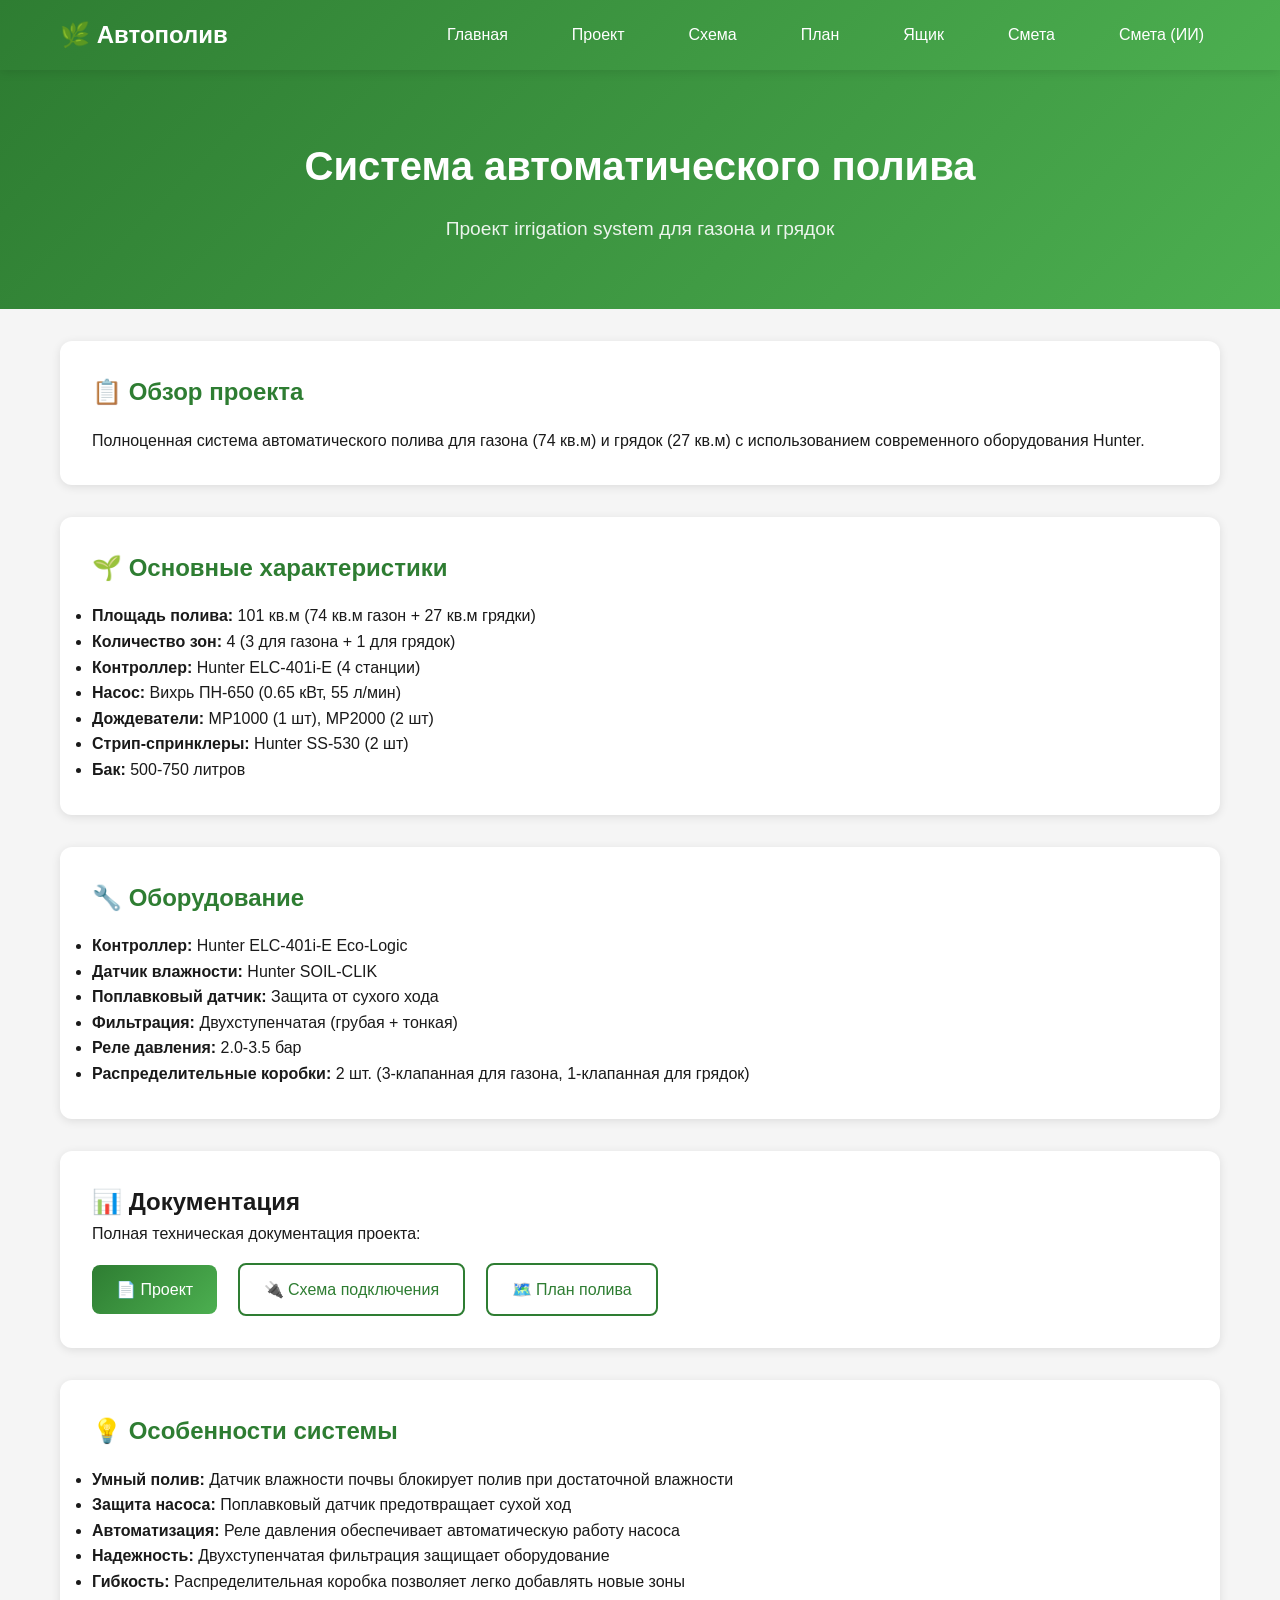
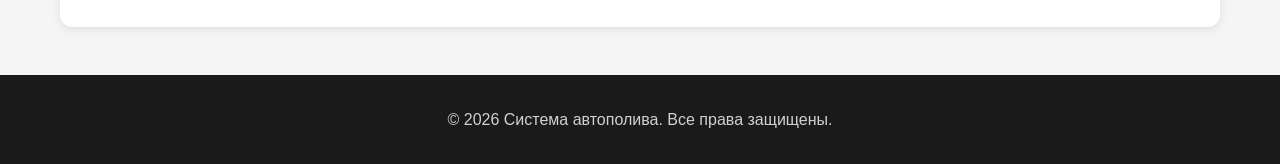
==== commit 2d5d1a46: "Add: estimate_ai.html with prices from Russian stores, rename menu items" ====
--- a/index.html
+++ b/index.html
@@ -13,10 +13,11 @@
             <ul class="nav__links">
                 <li><a href="index.html" class="nav__link">Главная</a></li>
                 <li><a href="irrigation_project.html" class="nav__link">Проект</a></li>
-                <li><a href="equipment_connection_scheme.html" class="nav__link">Схема подключения</a></li>
-                <li><a href="sprinkler_plan.html" class="nav__link">План полива</a></li>
-                <li><a href="pump_box_design.html" class="nav__link">Чертеж ящика</a></li>
+                <li><a href="equipment_connection_scheme.html" class="nav__link">Схема</a></li>
+                <li><a href="sprinkler_plan.html" class="nav__link">План</a></li>
+                <li><a href="pump_box_design.html" class="nav__link">Ящик</a></li>
                 <li><a href="estimate.html" class="nav__link">Смета</a></li>
+                <li><a href="estimate_ai.html" class="nav__link">Смета (ИИ)</a></li>
             </ul>
         </div>
     </nav>
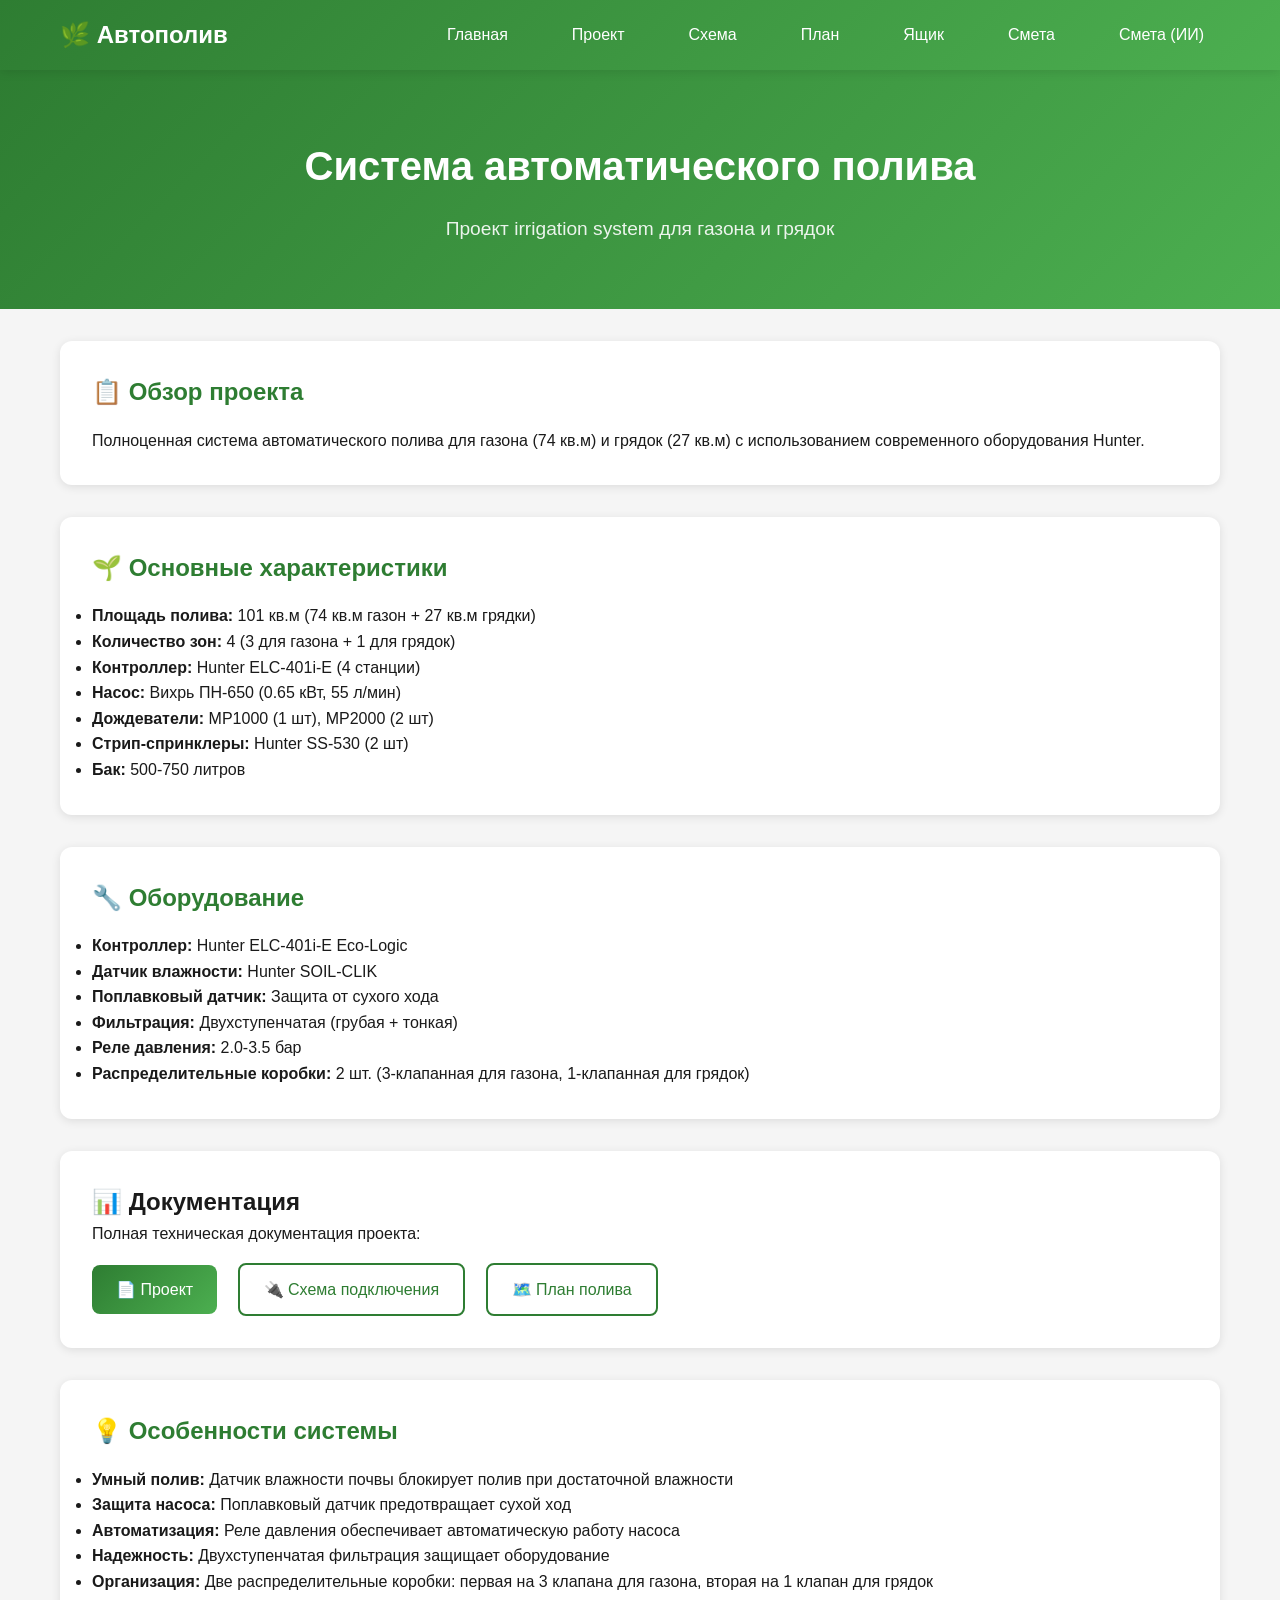
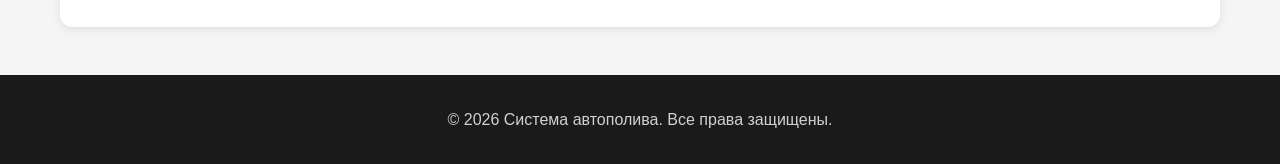
==== commit ddb249c8: "Исправления по проверке проекта: настройки реле давления (2.5-4.5 бар), описание дренажных клапанов," ====
--- a/index.html
+++ b/index.html
@@ -77,7 +77,7 @@
                 <li><strong>Защита насоса:</strong> Поплавковый датчик предотвращает сухой ход</li>
                 <li><strong>Автоматизация:</strong> Реле давления обеспечивает автоматическую работу насоса</li>
                 <li><strong>Надежность:</strong> Двухступенчатая фильтрация защищает оборудование</li>
-                <li><strong>Гибкость:</strong> Распределительная коробка позволяет легко добавлять новые зоны</li>
+                <li><strong>Организация:</strong> Две распределительные коробки: первая на 3 клапана для газона, вторая на 1 клапан для грядок</li>
             </ul>
         </div>
     </div>
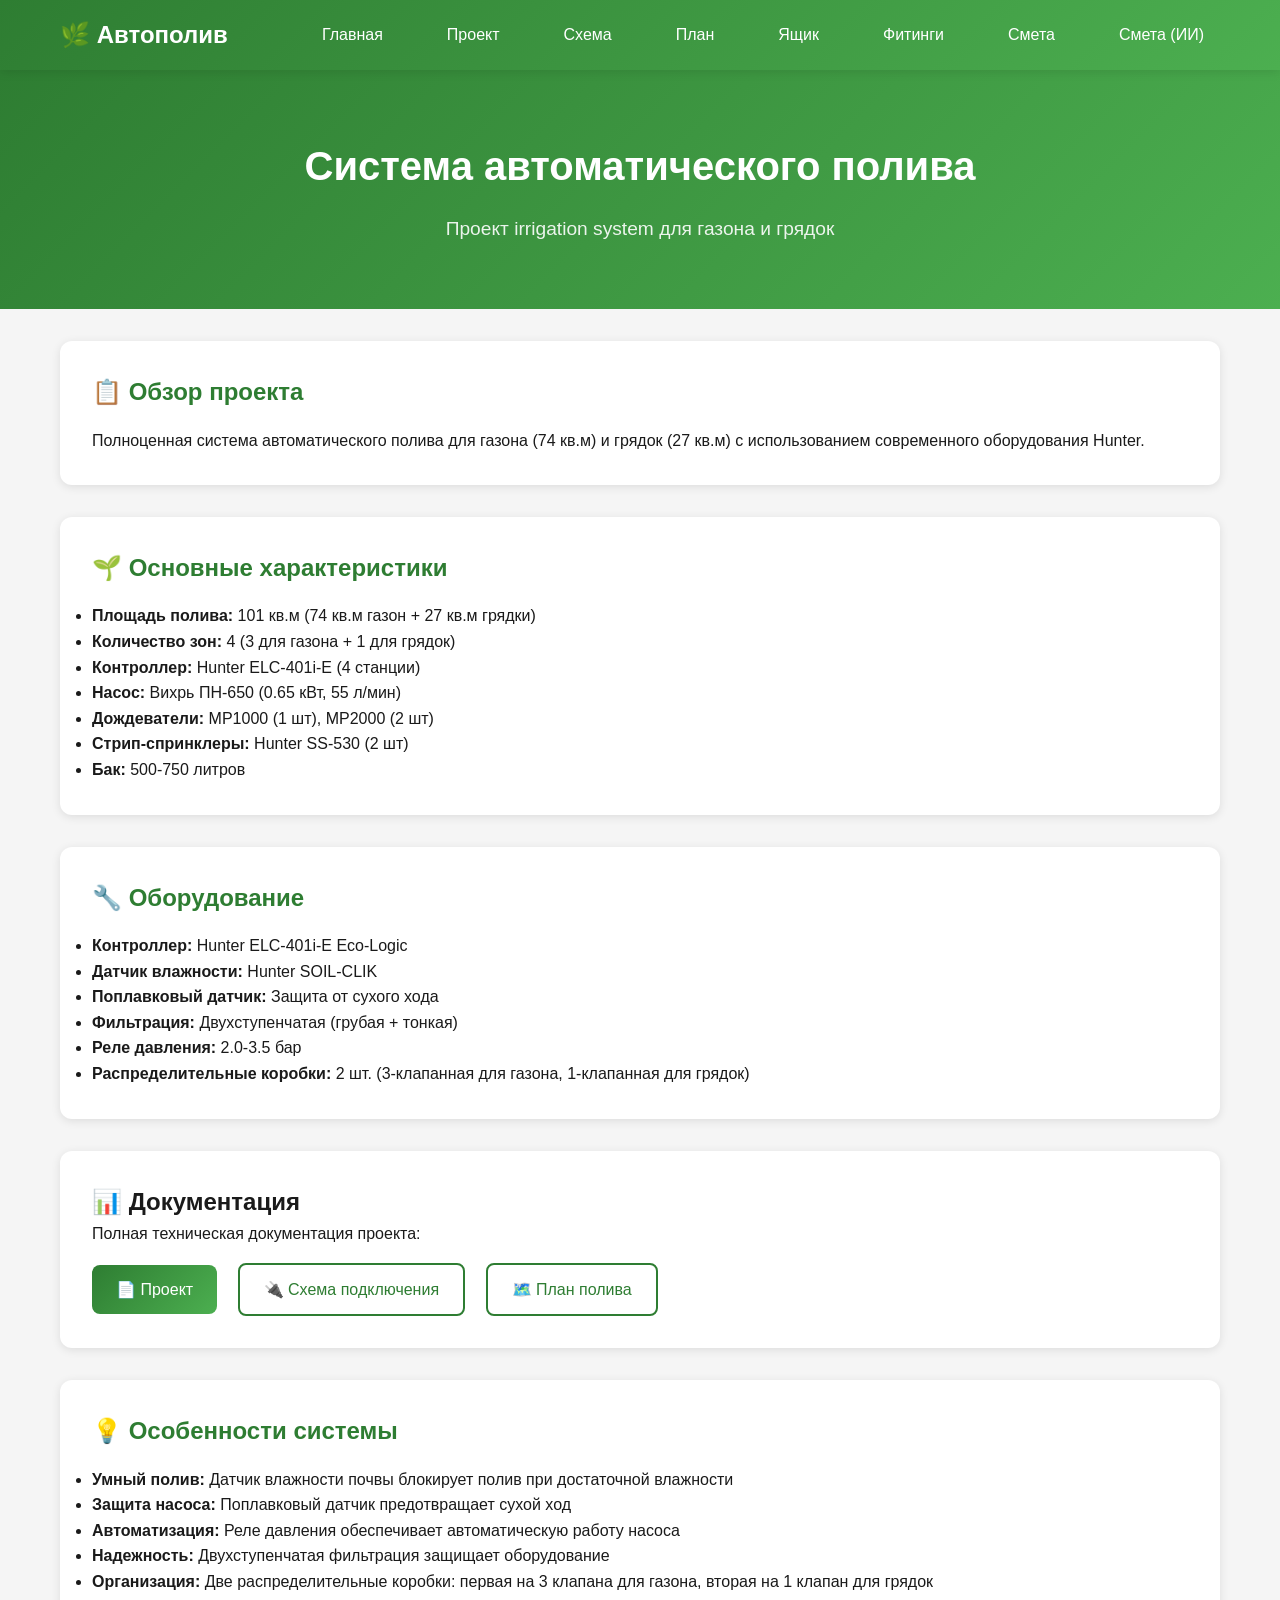
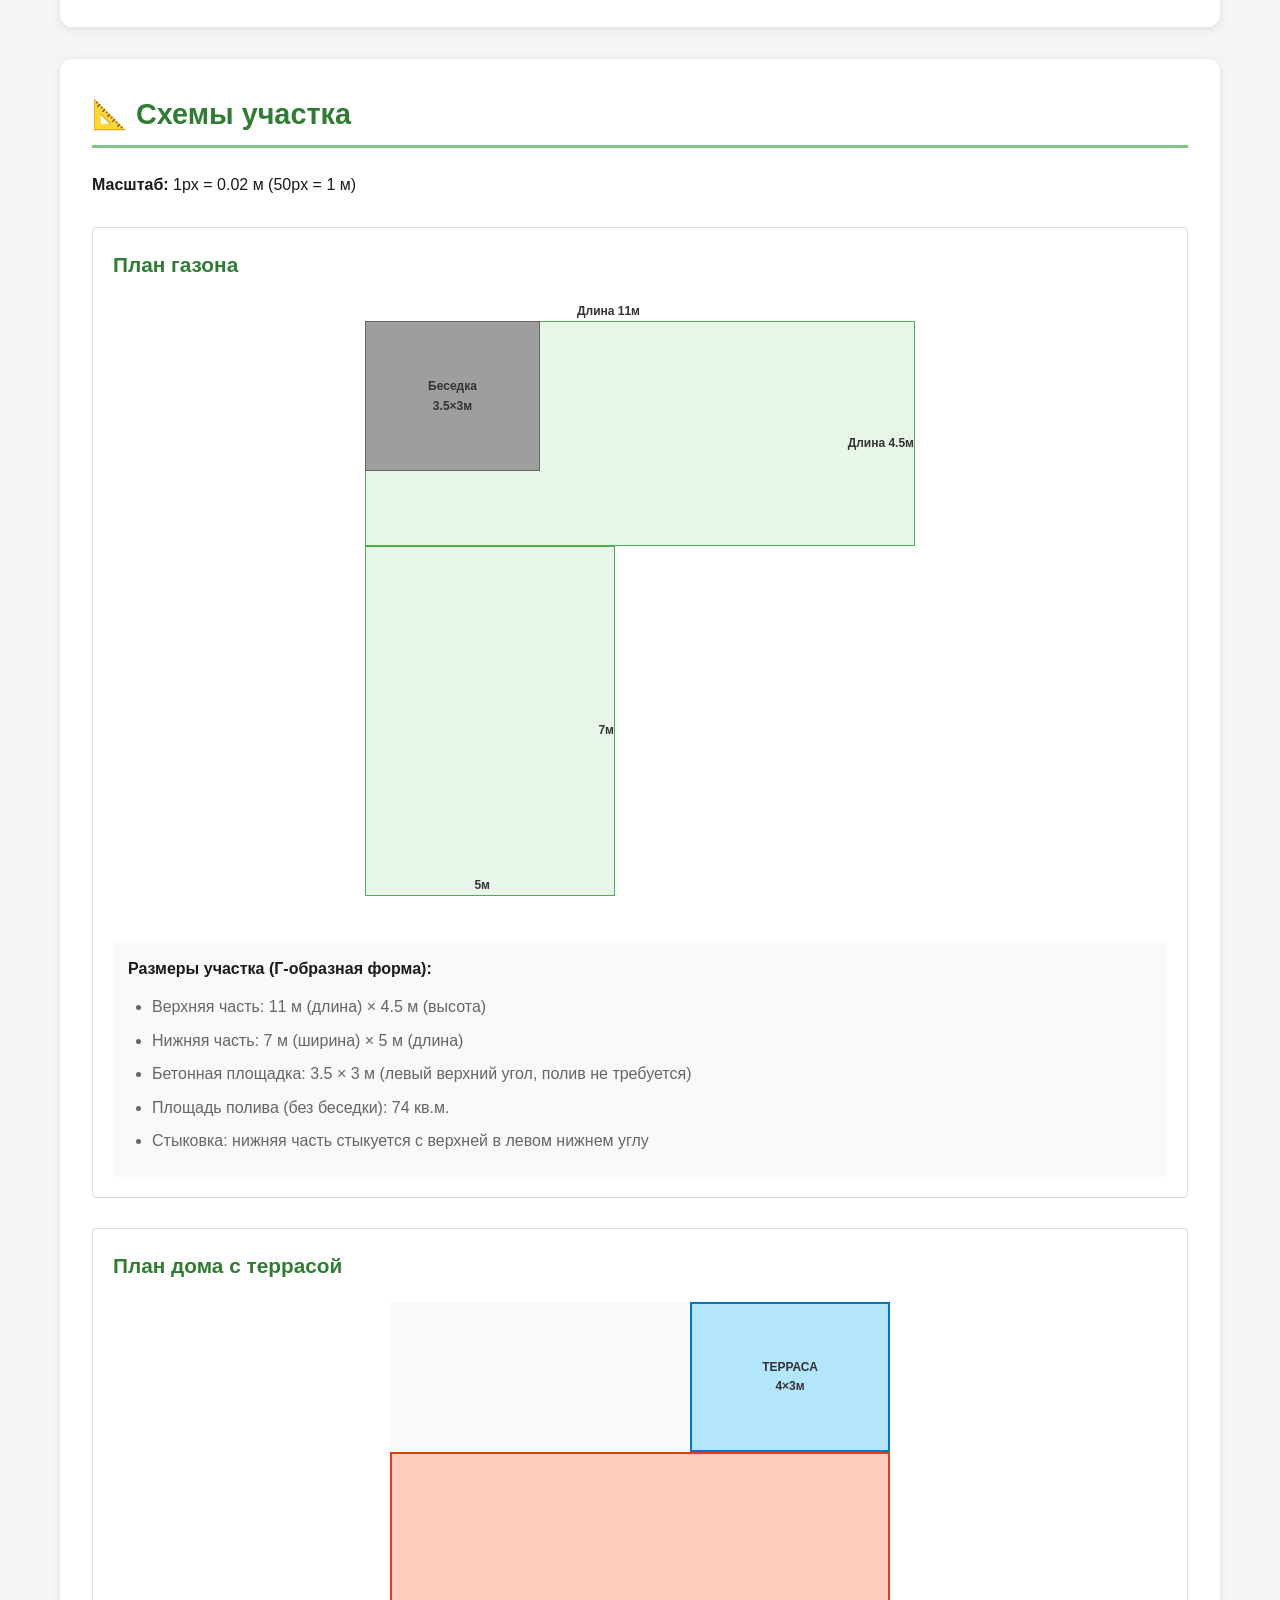
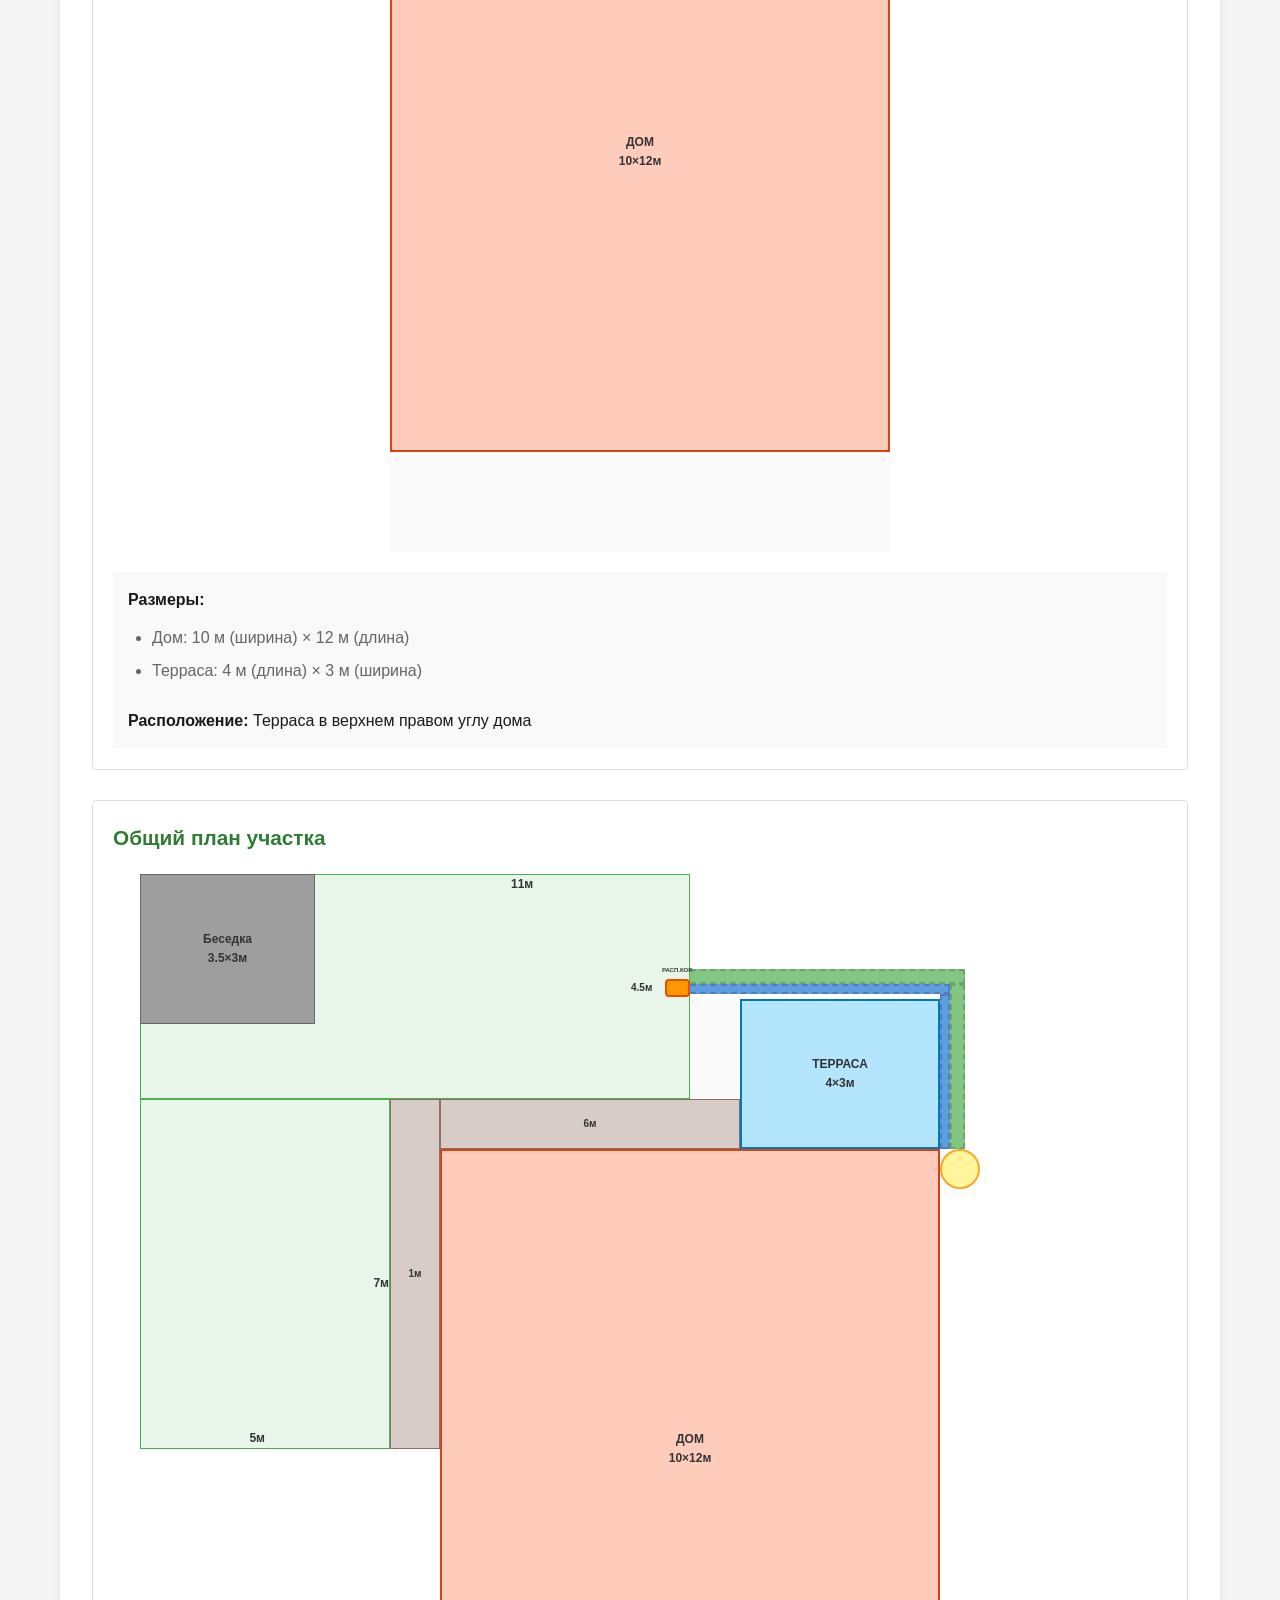
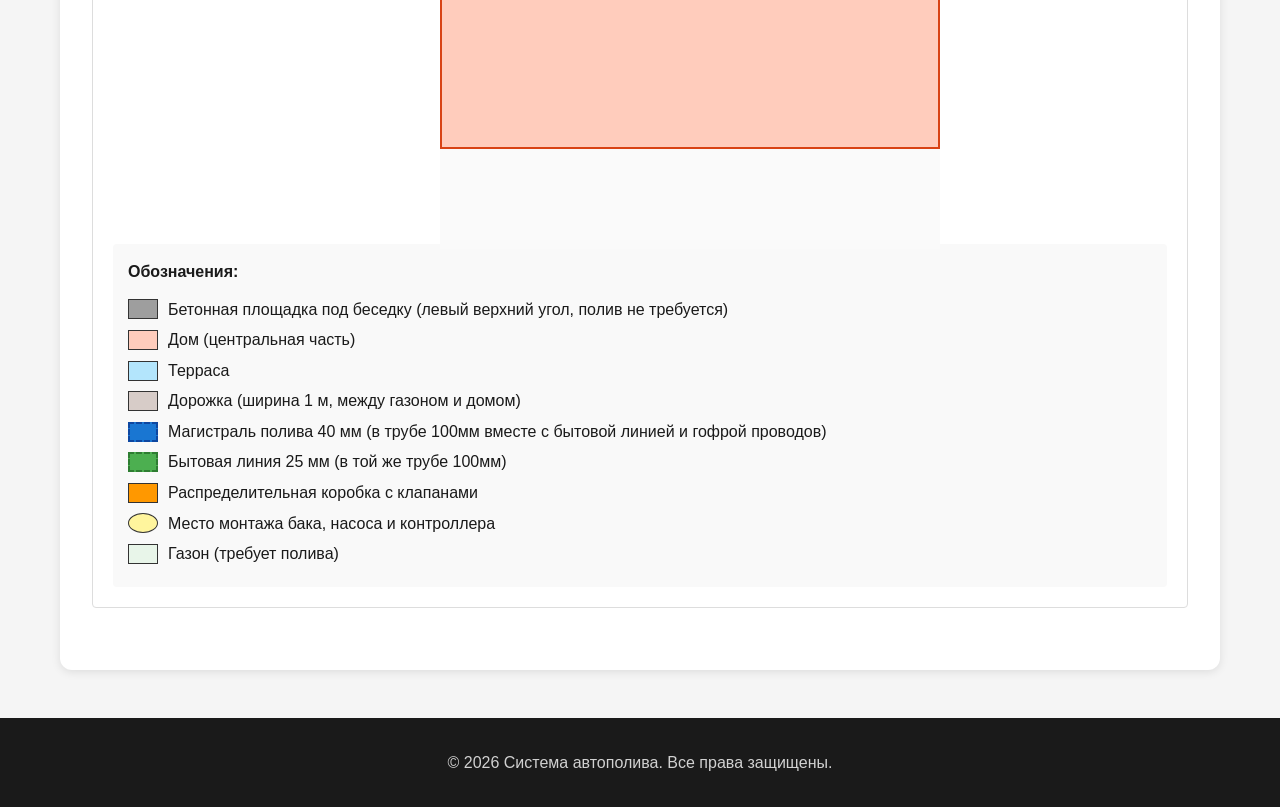
==== commit 40a80b39: "Исправлена схема разделения потока: тройник 25 мм с фильтром перед баком, бытовая магистраль без фил" ====
--- a/index.html
+++ b/index.html
@@ -16,6 +16,7 @@
                 <li><a href="equipment_connection_scheme.html" class="nav__link">Схема</a></li>
                 <li><a href="sprinkler_plan.html" class="nav__link">План</a></li>
                 <li><a href="pump_box_design.html" class="nav__link">Ящик</a></li>
+                <li><a href="pnd_fittings_specification.html" class="nav__link">Фитинги</a></li>
                 <li><a href="estimate.html" class="nav__link">Смета</a></li>
                 <li><a href="estimate_ai.html" class="nav__link">Смета (ИИ)</a></li>
             </ul>
@@ -80,6 +81,175 @@
                 <li><strong>Организация:</strong> Две распределительные коробки: первая на 3 клапана для газона, вторая на 1 клапан для грядок</li>
             </ul>
         </div>
+
+        <!-- Схемы участка -->
+        <div class="section">
+            <h2 class="section__title">📐 Схемы участка</h2>
+            <p><strong>Масштаб:</strong> 1px = 0.02 м (50px = 1 м)</p>
+
+            <!-- План газона -->
+            <div class="site-plan">
+                <h3 class="site-plan__title">План газона</h3>
+                <div class="site-plan__container">
+                    <div class="site-plan__plot" style="width: 550px; height: 600px; margin-top: 20px;">
+                        <!-- Бетонная площадка 3.5x3 м = 175x150 px -->
+                        <div class="site-plan__concrete" style="width: 175px; height: 150px; top: 0; left: 0; z-index: 2">
+                            <div class="site-plan__label" style="top: 50%; left: 50%; transform: translate(-50%, -50%); z-index: 3;">Беседка<br>3.5×3м</div>
+                        </div>
+
+                        <!-- Газон - верхняя часть -->
+                        <div class="site-plan__lawn" style="top: 0; left: 0; width: 550px; height: 225px; z-index: 1;">
+                            <div class="site-plan__label" style="top: -20px; right: 50%; z-index: 1;">Длина 11м</div>
+                            <div class="site-plan__label" style="top: 50%; right: 0; z-index: 1;">Длина 4.5м</div>
+                        </div>
+
+                        <!-- Газон - нижняя часть -->
+                        <div class="site-plan__lawn" style="top: 225px; left: 0; width: 250px; height: 350px;">
+                            <div class="site-plan__label" style="top: 50%; right: 0px;">7м</div>
+                            <div class="site-plan__label" style="bottom: 0px; right: 50%;">5м</div>
+                        </div>
+                    </div>
+                </div>
+                <div class="site-plan__legend">
+                    <h4>Размеры участка (Г-образная форма):</h4>
+                    <ul>
+                        <li>Верхняя часть: 11 м (длина) × 4.5 м (высота)</li>
+                        <li>Нижняя часть: 7 м (ширина) × 5 м (длина)</li>
+                        <li>Бетонная площадка: 3.5 × 3 м (левый верхний угол, полив не требуется)</li>
+                        <li>Площадь полива (без беседки): 74 кв.м.</li>
+                        <li>Стыковка: нижняя часть стыкуется с верхней в левом нижнем углу</li>
+                    </ul>
+                </div>
+            </div>
+
+            <!-- План дома с террасой -->
+            <div class="site-plan">
+                <h3 class="site-plan__title">План дома с террасой</h3>
+                <div class="site-plan__container">
+                    <div class="site-plan__plot" style="width: 500px; height: 850px; background: #fafafa;">
+                        <!-- Дом 10x12 м = 500x600 px -->
+                        <div class="site-plan__house" style="width: 500px; height: 600px; top: 150px; left: 0;">
+                            <div class="site-plan__label" style="top: 50%; left: 50%; transform: translate(-50%, -50%);">ДОМ<br>10×12м</div>
+                        </div>
+
+                        <!-- Терраса 4x3 м = 200x150 px -->
+                        <div class="site-plan__terrace" style="width: 200px; top: 0; right: 0; height: 150px; z-index: 2">
+                            <div class="site-plan__label" style="top: 50%; left: 50%; transform: translate(-50%, -50%); z-index: 3">ТЕРРАСА<br>4×3м</div>
+                        </div>
+                    </div>
+                </div>
+                <div class="site-plan__legend">
+                    <h4>Размеры:</h4>
+                    <ul>
+                        <li>Дом: 10 м (ширина) × 12 м (длина)</li>
+                        <li>Терраса: 4 м (длина) × 3 м (ширина)</li>
+                    </ul>
+                    <p><strong>Расположение:</strong> Терраса в верхнем правом углу дома</p>
+                </div>
+            </div>
+
+            <!-- Общий план участка -->
+            <div class="site-plan">
+                <h3 class="site-plan__title">Общий план участка</h3>
+                <div class="site-plan__container">
+                    <div class="site-plan__plot" style="width: 1000px; height: 950px; position: relative">
+                        <!-- ГАЗОН -->
+                        <!-- Бетонная площадка -->
+                        <div class="site-plan__concrete" style="width: 175px; height: 150px; top: 0; left: 0; z-index: 2">
+                            <div class="site-plan__label" style="top: 50%; left: 50%; transform: translate(-50%, -50%); z-index: 3;">Беседка<br>3.5×3м</div>
+                        </div>
+
+                        <!-- Газон - верхняя часть -->
+                        <div class="site-plan__lawn" style="top: 0; left: 0; width: 550px; height: 225px; z-index: 1;">
+                            <div class="site-plan__label" style="top: 0px; left: 370px;">11м</div>
+                            <div class="site-plan__label" style="top: 105px; left: 490px; font-size: 10px;">4.5м</div>
+                        </div>
+
+                        <!-- Газон - нижняя часть -->
+                        <div class="site-plan__lawn" style="top: 225px; left: 0; width: 250px; height: 350px;">
+                            <div class="site-plan__label" style="top: 50%; right: 0px;">7м</div>
+                            <div class="site-plan__label" style="bottom: 0px; right: 50%;">5м</div>
+                        </div>
+
+                        <!-- ДОМ И ТЕРРАСА -->
+                        <div class="site-plan__plot" style="width: 500px; height: 850px; left: 300px; top: 125px; background: #fafafa;">
+                            <div class="site-plan__house" style="width: 500px; height: 600px; top: 150px; left: 0;">
+                                <div class="site-plan__label" style="top: 50%; left: 50%; transform: translate(-50%, -50%);">ДОМ<br>10×12м</div>
+                            </div>
+
+                            <div class="site-plan__terrace" style="width: 200px; height: 150px; top: 0; right: 0; z-index: 2">
+                                <div class="site-plan__label" style="top: 50%; left: 50%; transform: translate(-50%, -50%); z-index: 3">ТЕРРАСА<br>4×3м</div>
+                            </div>
+                        </div>
+
+                        <!-- ДОРОЖКА -->
+                        <div class="site-plan__walkway" style="width: 50px; height: 350px; top: 225px; left: 250px; z-index: 1;">
+                            <div class="site-plan__label" style="top: 50%; left: 50%; transform: translate(-50%, -50%); font-size: 10px;">1м</div>
+                        </div>
+                        <div class="site-plan__walkway" style="width: 300px; height: 50px; top: 225px; left: 300px; z-index: 1;">
+                            <div class="site-plan__label" style="top: 50%; left: 50%; transform: translate(-50%, -50%); font-size: 10px;">6м</div>
+                        </div>
+
+                        <!-- Место монтажа бака -->
+                        <div class="site-plan__pump" style="width: 40px; height: 40px; top: 275px; left: 800px;">
+                            <div class="site-plan__label" style="top: 55px; left: 830px; font-size: 10px;">БАК<br>НАСОС<br>КОНТР.</div>
+                        </div>
+
+                        <!-- МАГИСТРАЛЬ -->
+                        <div class="site-plan__pipeline" style="width: 10px; height: 155px; top: 120px; left: 800px;"></div>
+                        <div class="site-plan__pipeline" style="width: 270px; height: 10px; top: 110px; left: 540px;"></div>
+
+                        <!-- Распределительная коробка -->
+                        <div class="site-plan__distribution" style="width: 25px; height: 18.5px; top: 105px; left: 525px; z-index: 5;">
+                            <div class="site-plan__label" style="top: -15px; left: 50%; transform: translateX(-50%); font-size: 6px;">РАСП.КОР.</div>
+                        </div>
+
+                        <!-- БЫТОВАЯ ЛИНИЯ 25 мм (вместе с поливной магистралью в трубе 100мм) -->
+                        <div class="site-plan__pipeline" style="width: 15px; height: 165px; top: 110px; left: 810px; background: #4caf50; border: 2px dashed #2e7d32;"></div>
+                        <div class="site-plan__pipeline" style="width: 285px; height: 15px; top: 95px; left: 540px; background: #4caf50; border: 2px dashed #2e7d32;"></div>
+                    </div>
+                </div>
+                <div class="site-plan__legend">
+                    <h4>Обозначения:</h4>
+                    <div class="site-plan__legend-item">
+                        <div class="site-plan__legend-color" style="background: #9e9e9e;"></div>
+                        <span>Бетонная площадка под беседку (левый верхний угол, полив не требуется)</span>
+                    </div>
+                    <div class="site-plan__legend-item">
+                        <div class="site-plan__legend-color" style="background: #ffccbc;"></div>
+                        <span>Дом (центральная часть)</span>
+                    </div>
+                    <div class="site-plan__legend-item">
+                        <div class="site-plan__legend-color" style="background: #b3e5fc;"></div>
+                        <span>Терраса</span>
+                    </div>
+                    <div class="site-plan__legend-item">
+                        <div class="site-plan__legend-color" style="background: #d7ccc8;"></div>
+                        <span>Дорожка (ширина 1 м, между газоном и домом)</span>
+                    </div>
+                    <div class="site-plan__legend-item">
+                        <div class="site-plan__legend-color" style="background: #1976d2; border: 2px dashed #0d47a1;"></div>
+                        <span>Магистраль полива 40 мм (в трубе 100мм вместе с бытовой линией и гофрой проводов)</span>
+                    </div>
+                    <div class="site-plan__legend-item">
+                        <div class="site-plan__legend-color" style="background: #4caf50; border: 2px dashed #2e7d32;"></div>
+                        <span>Бытовая линия 25 мм (в той же трубе 100мм)</span>
+                    </div>
+                    <div class="site-plan__legend-item">
+                        <div class="site-plan__legend-color" style="background: #ff9800;"></div>
+                        <span>Распределительная коробка с клапанами</span>
+                    </div>
+                    <div class="site-plan__legend-item">
+                        <div class="site-plan__legend-color" style="background: #fff59d; border-radius: 50%;"></div>
+                        <span>Место монтажа бака, насоса и контроллера</span>
+                    </div>
+                    <div class="site-plan__legend-item">
+                        <div class="site-plan__legend-color" style="background: #e8f5e9;"></div>
+                        <span>Газон (требует полива)</span>
+                    </div>
+                </div>
+            </div>
+        </div>
     </div>
 
     <footer class="footer">
--- a/styles.css
+++ b/styles.css
@@ -238,7 +238,7 @@
 }
 
 .table__header,
-.table__cell {
+.table__row > td {
     padding: 1rem;
     text-align: left;
     border-bottom: 1px solid #e0e0e0;
@@ -644,6 +644,214 @@
     font-family: monospace;
     color: #666;
     margin-left: auto;
+}
+
+/* Site Plan */
+.site-plan {
+    margin: 30px 0;
+    padding: 20px;
+    border: 1px solid #ddd;
+    border-radius: 4px;
+    background: var(--bg-white);
+}
+
+.site-plan__title {
+    color: var(--primary-color);
+    margin-bottom: 1rem;
+    font-size: 1.3rem;
+}
+
+.site-plan__container {
+    display: flex;
+    justify-content: center;
+    margin: 20px 0;
+}
+
+.site-plan__plot {
+    position: relative;
+}
+
+.site-plan__concrete {
+    position: absolute;
+    background: #9e9e9e;
+    border: 1px solid #666;
+}
+
+.site-plan__house {
+    position: absolute;
+    background: #ffccbc;
+    border: 2px solid #d84315;
+}
+
+.site-plan__terrace {
+    position: absolute;
+    background: #b3e5fc;
+    border: 2px solid #0277bd;
+}
+
+.site-plan__pump {
+    position: absolute;
+    background: #fff59d;
+    border: 2px solid #f9a825;
+    border-radius: 50%;
+}
+
+.site-plan__walkway {
+    position: absolute;
+    background: #d7ccc8;
+    border: 1px solid #8d6e63;
+}
+
+.site-plan__pipeline {
+    position: absolute;
+    background: #1976d2;
+    border: 2px dashed #0d47a1;
+    opacity: 0.7;
+}
+
+.site-plan__distribution {
+    position: absolute;
+    background: #ff9800;
+    border: 2px solid #e65100;
+    border-radius: 4px;
+}
+
+.site-plan__lawn {
+    position: absolute;
+    background: #e8f5e9;
+    border: 1px solid #4caf50;
+}
+
+.site-plan__label {
+    position: absolute;
+    font-size: 12px;
+    font-weight: bold;
+    color: #333;
+    text-align: center;
+}
+
+.site-plan__legend {
+    margin-top: 20px;
+    padding: 15px;
+    background: #f9f9f9;
+    border-radius: 4px;
+}
+
+.site-plan__legend h4 {
+    color: var(--text-dark);
+    margin-bottom: 0.75rem;
+}
+
+.site-plan__legend ul {
+    margin-left: 1.5rem;
+    margin-bottom: 0;
+}
+
+.site-plan__legend li {
+    margin-bottom: 0.5rem;
+    color: var(--text-light);
+}
+
+.site-plan__legend-item {
+    display: flex;
+    align-items: center;
+    margin: 5px 0;
+}
+
+.site-plan__legend-color {
+    width: 30px;
+    height: 20px;
+    margin-right: 10px;
+    border: 1px solid #333;
+}
+
+/* Fittings Specification */
+.fittings-spec {
+    margin: 30px 0;
+    padding: 20px;
+    background: var(--bg-light);
+    border-radius: 8px;
+}
+
+.fittings-spec h2 {
+    color: var(--primary-color);
+    margin-top: 2rem;
+    margin-bottom: 1rem;
+    font-size: 1.5rem;
+    border-bottom: 2px solid var(--secondary-color);
+    padding-bottom: 0.5rem;
+}
+
+.fittings-spec h3 {
+    color: var(--text-dark);
+    margin-top: 1.5rem;
+    margin-bottom: 1rem;
+    font-size: 1.2rem;
+}
+
+.fittings-spec h4 {
+    color: var(--text-dark);
+    margin-bottom: 0.5rem;
+    font-size: 1rem;
+}
+
+.fittings-spec p {
+    color: var(--text-light);
+    margin: 0.5rem 0;
+}
+
+.fittings-spec__note {
+    background: #fff3cd;
+    border-left: 4px solid #ffc107;
+    padding: 1rem;
+    margin: 1.5rem 0;
+    border-radius: 4px;
+}
+
+.fittings-spec__note h4 {
+    color: #856404;
+    margin-bottom: 0.5rem;
+}
+
+.fittings-spec__note p {
+    color: #856404;
+    margin: 0.25rem 0;
+}
+
+.fittings-spec__warning {
+    background: #f8d7da;
+    border-left: 4px solid #f5c6cb;
+    padding: 1rem;
+    margin: 1.5rem 0;
+    border-radius: 4px;
+}
+
+.fittings-spec__warning h4 {
+    color: #721c24;
+    margin-bottom: 0.5rem;
+}
+
+.fittings-spec__warning p {
+    color: #721c24;
+    margin: 0.25rem 0;
+}
+
+.fittings-spec__total {
+    background: #d4edda;
+    border-left: 4px solid #28a745;
+    padding: 1rem;
+    margin: 1.5rem 0;
+    border-radius: 4px;
+}
+
+.fittings-spec__total h4 {
+    color: #155724;
+    margin-bottom: 0.5rem;
+}
+
+.fittings-spec__total p {
+    color: #155724;
+    margin: 0.25rem 0;
 }
 
 /* Responsive */
